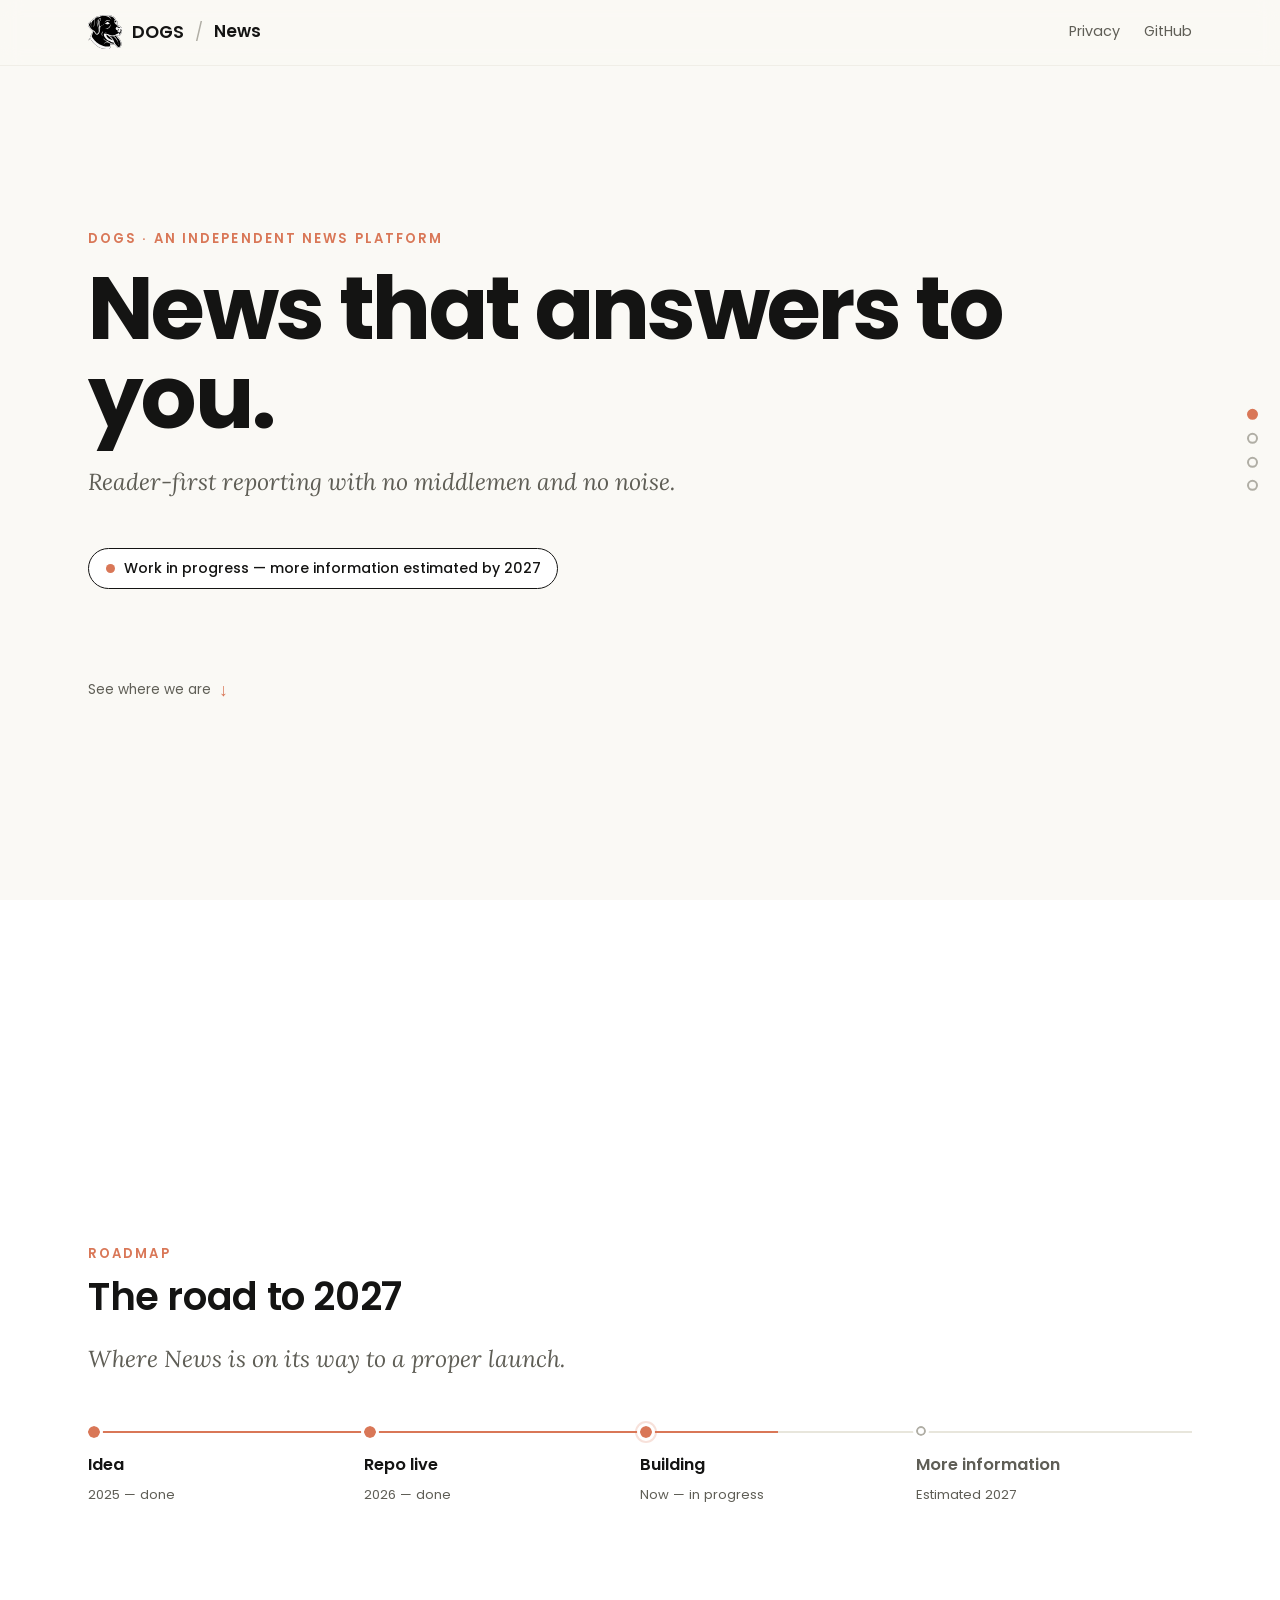
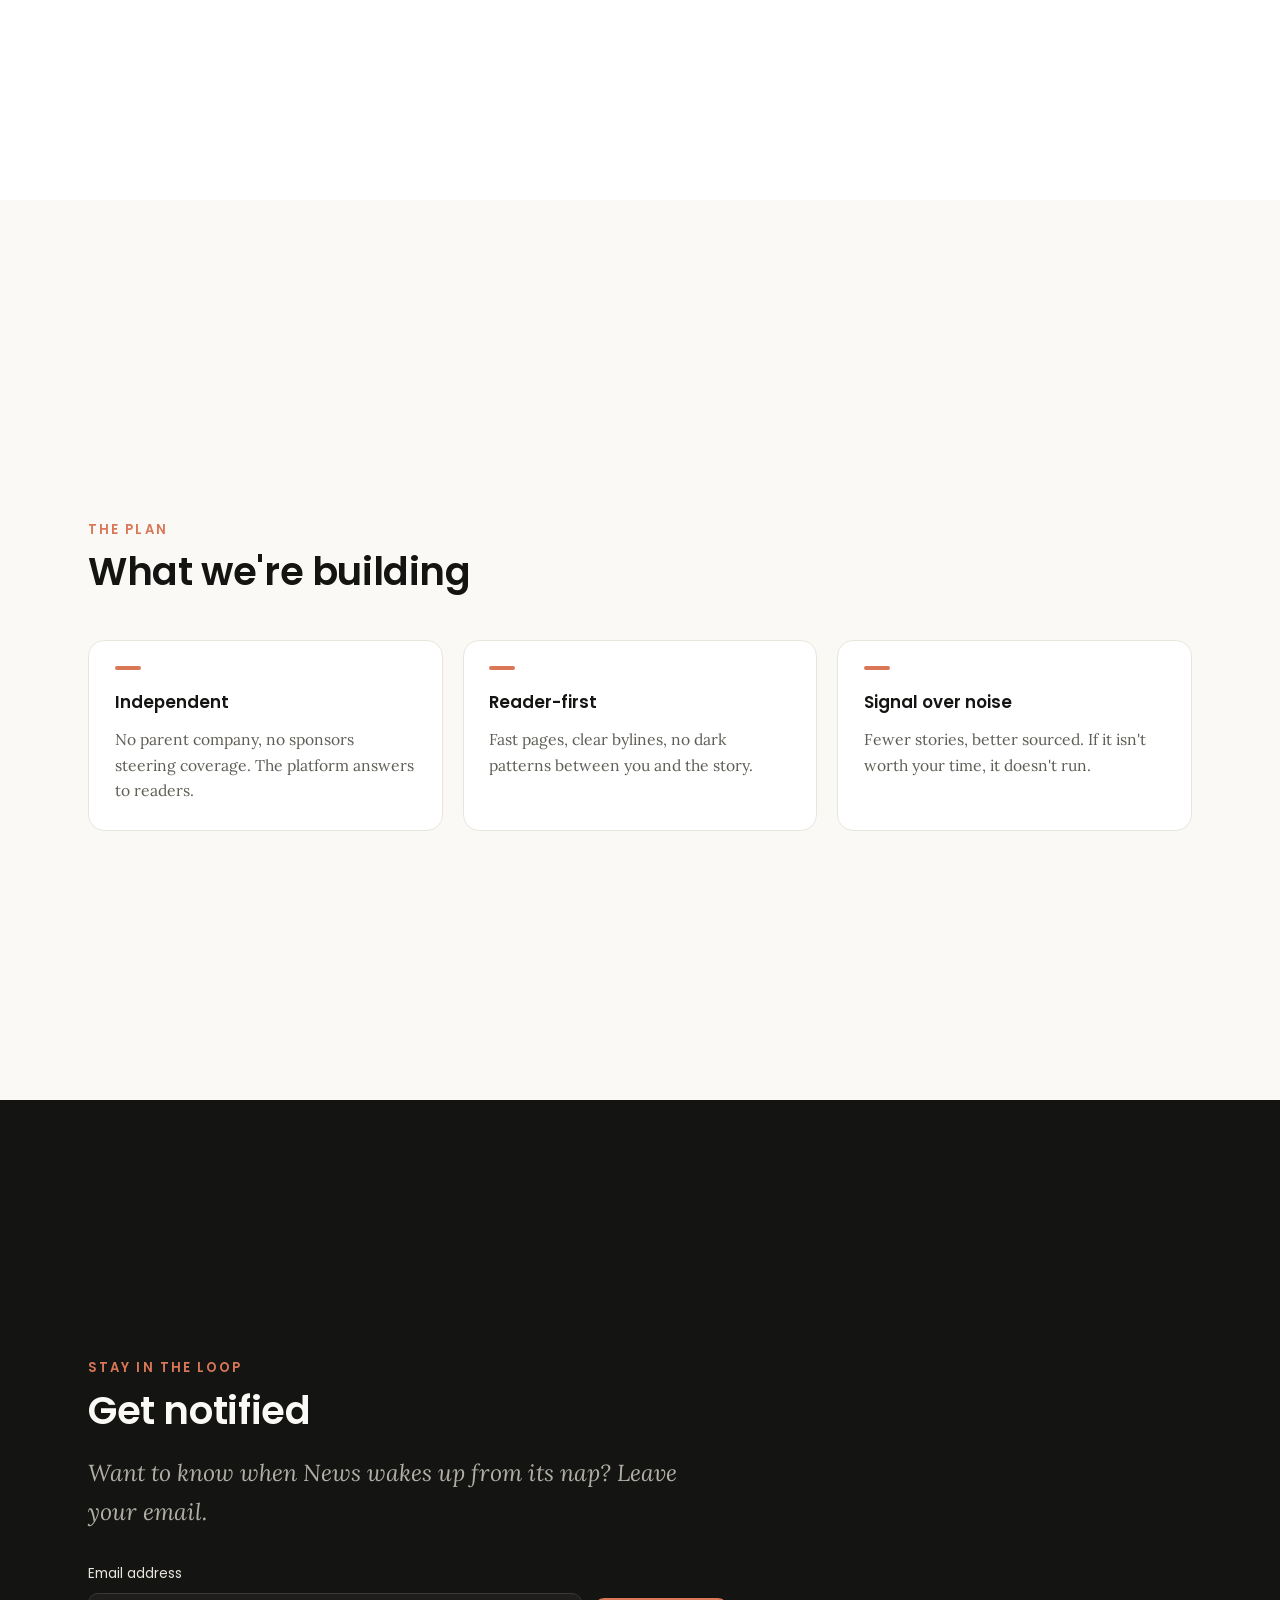
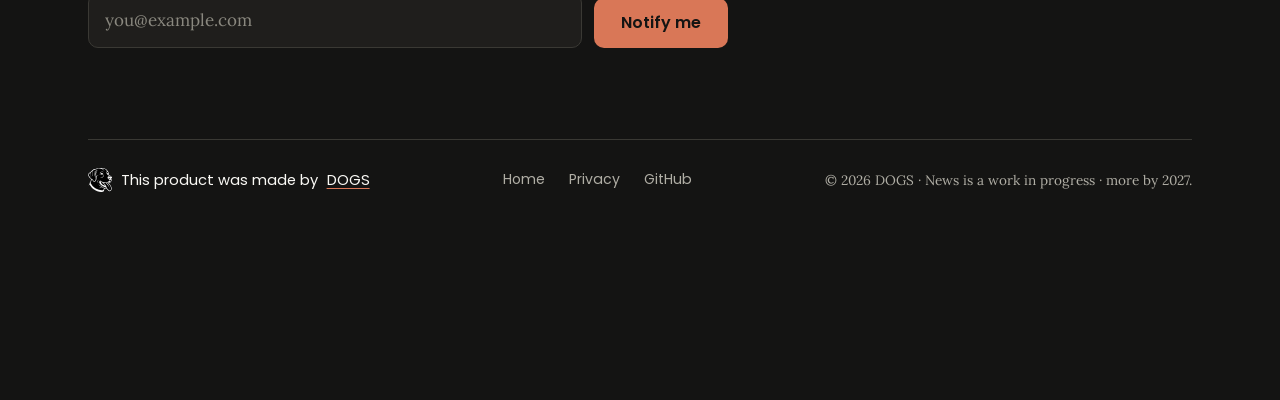
==== landing/index.html @ ff1d7500 "Align landing page branding and remove visible Derp links - Replace paw-print placeholder logo and f" ====
<!doctype html>
<html lang="en">
<head>
  <meta charset="utf-8">
  <meta name="viewport" content="width=device-width, initial-scale=1">
  <title>News — An independent news platform</title>
  <meta name="description" content="News is an independent news platform from DOGS. Work in progress — more information estimated by 2027.">
  <meta name="robots" content="index, follow">
  <meta name="theme-color" content="#faf9f5">
  <link rel="icon" href="./favicon.svg" type="image/svg+xml">
  <link rel="canonical" href="https://news.wearedogs.net/">
  <meta property="og:site_name" content="News">
  <meta property="og:type" content="website">
  <meta property="og:title" content="News — An independent news platform">
  <meta property="og:description" content="News is an independent news platform from DOGS. Work in progress — more information estimated by 2027.">
  <meta property="og:url" content="https://news.wearedogs.net/">
  <meta property="og:image" content="https://news.wearedogs.net/og.png">
  <meta property="og:image:width" content="1200">
  <meta property="og:image:height" content="630">
  <meta property="og:image:alt" content="News — An independent news platform — work in progress, more information by 2027">
  <meta name="twitter:card" content="summary_large_image">
  <link rel="preconnect" href="https://fonts.googleapis.com">
  <link rel="preconnect" href="https://fonts.gstatic.com" crossorigin>
  <link href="https://fonts.googleapis.com/css2?family=Poppins:wght@500;600;700&family=Lora:ital,wght@0,400;0,500;1,400&display=swap" rel="stylesheet">
  <link rel="stylesheet" href="./styles.css">
</head>
<body>
  <a class="skip" href="#content">Skip to content</a>
  <header class="site">
    <div class="nav">
      <div class="brand">
        <a class="wordmark" href="https://wearedogs.net">
          <img src="./dogs-logo.svg" alt="DOGS logo: a black-and-white Labrador with its tongue out" width="34" height="34" decoding="async">
          <span>DOGS</span>
        </a>
        <span class="sep" aria-hidden="true">/</span>
        <a class="project" href="./">News</a>
      </div>
      <nav aria-label="Primary">
        <a href="./privacy.html">Privacy</a>
        <a href="https://github.com/YEAHDOGS/news">GitHub</a>
      </nav>
    </div>
  </header>
  <main id="content">
    <nav class="dots" aria-label="Sections">
      <a href="#top" class="active"><span>Top</span></a>
      <a href="#roadmap"><span>Roadmap</span></a>
      <a href="#building"><span>What we're building</span></a>
      <a href="#notify"><span>Get notified</span></a>
    </nav>

    <section class="panel" id="top" aria-label="News">
      <div class="wrap">
        <p class="eyebrow">DOGS &middot; An independent news platform</p>
        <h1>News that answers to you.</h1>
        <p class="lede">Reader-first reporting with no middlemen and no noise.</p>
        <p class="badge"><span class="pip" aria-hidden="true"></span> Work in progress &mdash; more information estimated by 2027</p>
        <p><a class="scroll-hint" href="#roadmap">See where we are</a></p>
      </div>
    </section>

    <section class="panel alt" id="roadmap" aria-labelledby="roadmap-h">
      <div class="wrap">
        <p class="eyebrow">Roadmap</p>
        <h2 id="roadmap-h">The road to 2027</h2>
        <p class="lede" style="margin-bottom:0">Where News is on its way to a proper launch.</p>
        <ol class="timeline">
          <li class="done"><span class="dot" aria-hidden="true"></span><strong>Idea</strong><span class="when">2025 &mdash; done</span></li>
          <li class="done"><span class="dot" aria-hidden="true"></span><strong>Repo live</strong><span class="when">2026 &mdash; done</span></li>
          <li class="now"><span class="dot" aria-hidden="true"></span><strong>Building</strong><span class="when">Now &mdash; in progress</span></li>
          <li class="future"><span class="dot" aria-hidden="true"></span><strong>More information</strong><span class="when">Estimated 2027</span></li>
        </ol>
      </div>
    </section>

    <section class="panel" id="building" aria-labelledby="building-h">
      <div class="wrap">
        <p class="eyebrow">The plan</p>
        <h2 id="building-h">What we're building</h2>
        
        <div class="grid">
          <div class="card">
            <span class="tick" aria-hidden="true"></span>
            <h3>Independent</h3>
            <p>No parent company, no sponsors steering coverage. The platform answers to readers.</p>
          </div>
          <div class="card">
            <span class="tick" aria-hidden="true"></span>
            <h3>Reader-first</h3>
            <p>Fast pages, clear bylines, no dark patterns between you and the story.</p>
          </div>
          <div class="card">
            <span class="tick" aria-hidden="true"></span>
            <h3>Signal over noise</h3>
            <p>Fewer stories, better sourced. If it isn't worth your time, it doesn't run.</p>
          </div>
        </div>
      </div>
    </section>

    <section class="panel dark notify" id="notify" aria-labelledby="notify-h">
      <div class="wrap">
        <p class="eyebrow">Stay in the loop</p>
        <h2 id="notify-h">Get notified</h2>
        <p class="lede">Want to know when News wakes up from its nap? Leave your email.</p>
        <form data-notify novalidate>
          <div class="fields">
            <div>
              <label for="email">Email address</label>
              <input id="email" name="email" type="email" autocomplete="email" placeholder="you@example.com" aria-describedby="email-error">
            </div>
            <button type="submit"><span class="spinner" aria-hidden="true"></span><span>Notify me</span></button>
          </div>
          <p class="field-error" id="email-error" aria-live="polite"></p>
        </form>
        <div class="foot">
          <p class="madeby">
            <img src="./dogs-logo.svg" alt="DOGS logo: a black-and-white Labrador with its tongue out" width="24" height="24" loading="lazy" decoding="async">
            This product was made by <a href="https://wearedogs.net">DOGS</a>
          </p>
          <nav aria-label="Footer">
            <a href="./">Home</a>
            <a href="./privacy.html">Privacy</a>
            <a href="https://github.com/YEAHDOGS/news">GitHub</a>
          </nav>
          <p>&copy; 2026 DOGS &middot; News is a work in progress &middot; more by 2027.</p>
        </div>
      </div>
    </section>
  </main>
  <script src="./app.js" defer></script>
</body>
</html>
---- landing/styles.css ----
:root {
  --accent: #d97757;
  --ink: #141413;
  --ink-soft: #5f5e56;
  --cream: #faf9f5;
  --surface: #ffffff;
  --line: #e8e6dc;
  --mid: #b0aea5;
  --radius: 16px;
  --font-display: "Poppins", Arial, sans-serif;
  --font-body: "Lora", Georgia, serif;
  --header-h: 4.1rem;
}
* { box-sizing: border-box; }
html {
  -webkit-text-size-adjust: 100%;
  scroll-behavior: smooth;
  scroll-snap-type: y proximity;
  scroll-padding-top: 0;
}
@media (min-width: 768px) and (min-height: 560px) {
  html.snap { scroll-snap-type: y mandatory; }
}
@media (prefers-reduced-motion: reduce) { html { scroll-behavior: auto; } }
body {
  margin: 0;
  font-family: var(--font-body);
  font-size: 1.0625rem;
  background: var(--cream);
  color: var(--ink);
  line-height: 1.65;
}
::selection { background: var(--accent); color: var(--cream); }
a { color: inherit; text-decoration-color: var(--accent); text-decoration-thickness: 2px; text-underline-offset: 3px; }
a:hover { color: var(--accent); }
:focus-visible { outline: 3px solid var(--accent); outline-offset: 2px; border-radius: 4px; }
.skip {
  position: fixed; left: -999px; top: 0; z-index: 30;
  background: var(--ink); color: var(--cream); padding: 0.6rem 1rem; border-radius: 0 0 8px 0;
}
.skip:focus { left: 0; }

/* ---- fixed header over the panels */
header.site {
  position: fixed; inset: 0 0 auto 0; z-index: 20; height: var(--header-h);
  background: color-mix(in srgb, var(--cream) 82%, transparent);
  -webkit-backdrop-filter: blur(10px); backdrop-filter: blur(10px);
  border-bottom: 1px solid color-mix(in srgb, var(--line) 60%, transparent);
}
.nav {
  max-width: 72rem; height: 100%; margin: 0 auto; padding: 0 1.5rem;
  display: flex; align-items: center; justify-content: space-between; gap: 1rem;
}
.brand { display: flex; align-items: center; gap: 0.7rem; min-width: 0; }
.brand .sep { color: var(--mid); font-family: var(--font-display); }
.brand .project { font-family: var(--font-display); font-weight: 600; font-size: 1.05rem; text-decoration: none; }
.wordmark { display: flex; align-items: center; gap: 0.65rem; text-decoration: none; }
.wordmark img { width: 34px; height: 34px; display: block; }
.wordmark span { font-family: var(--font-display); font-weight: 600; font-size: 1.1rem; letter-spacing: -0.01em; }
.nav nav { display: flex; gap: 1.5rem; font-family: var(--font-display); font-size: 0.9rem; }
.nav nav a { text-decoration: none; color: var(--ink-soft); }
.nav nav a:hover { color: var(--accent); }

/* ---- full-screen snap panels */
.panel {
  min-height: 100vh; min-height: 100svh;
  scroll-snap-align: start;
  display: flex; align-items: center;
  padding: calc(var(--header-h) + 2rem) 0 3rem;
}
.panel.alt { background: var(--surface); }
.panel.dark { background: var(--ink); color: var(--cream); }
.wrap { width: 100%; max-width: 72rem; margin: 0 auto; padding: 0 1.5rem; }

/* ---- snap dot nav */
.dots {
  position: fixed; right: 1.4rem; top: 50%; transform: translateY(-50%); z-index: 20;
  display: flex; flex-direction: column; gap: 0.8rem; margin: 0; padding: 0; list-style: none;
}
.dots a {
  display: block; width: 11px; height: 11px; border-radius: 50%;
  border: 2px solid var(--mid); background: transparent;
}
.dots a:hover { border-color: var(--accent); }
.dots a.active { background: var(--accent); border-color: var(--accent); }
.dots a span {
  position: absolute; width: 1px; height: 1px; overflow: hidden;
  clip-path: inset(50%); white-space: nowrap;
}
@media (max-width: 880px) { .dots { display: none; } }

/* ---- type */
.eyebrow {
  font-family: var(--font-display); font-size: 0.82rem; font-weight: 600;
  letter-spacing: 0.16em; text-transform: uppercase; color: var(--accent); margin: 0;
}
h1 {
  font-family: var(--font-display); font-weight: 700; letter-spacing: -0.03em;
  font-size: clamp(2.8rem, 8vw, 5.5rem); line-height: 1.02; margin: 0.9rem 0 1.25rem; max-width: 18ch;
}
h2 { font-family: var(--font-display); font-weight: 600; letter-spacing: -0.01em; font-size: clamp(1.6rem, 3.4vw, 2.4rem); margin: 0 0 0.75rem; }
h3 { font-family: var(--font-display); font-weight: 600; font-size: 1.05rem; margin: 0 0 0.4rem; }
.lede { font-size: clamp(1.15rem, 2.2vw, 1.45rem); color: var(--ink-soft); max-width: 40rem; margin: 0 0 2rem; font-style: italic; }
.dark .lede, .dark .muted { color: var(--mid); }
.muted { color: var(--ink-soft); }
.badge {
  display: inline-flex; align-items: center; gap: 0.55rem;
  font-family: var(--font-display); font-size: 0.88rem; font-weight: 500;
  padding: 0.5rem 1.05rem; border: 1.5px solid var(--ink); border-radius: 999px; background: var(--surface);
}
.badge .pip { width: 9px; height: 9px; border-radius: 50%; background: var(--accent); }
.scroll-hint {
  margin-top: 3.5rem; font-family: var(--font-display); font-size: 0.85rem;
  color: var(--ink-soft); display: inline-flex; align-items: center; gap: 0.5rem; text-decoration: none;
}
.scroll-hint::after { content: "↓"; color: var(--accent); font-size: 1.1rem; }

/* ---- roadmap timeline */
.timeline { list-style: none; display: flex; margin: 3rem 0 0; padding: 0; }
.timeline li { flex: 1; position: relative; padding-top: 1.6rem; padding-right: 1rem; }
.timeline li::before {
  content: ""; position: absolute; top: 5px; left: 0; right: 0; height: 2px; background: var(--line);
}
.timeline li.done::before { background: var(--accent); }
.timeline li.now::before { background: linear-gradient(90deg, var(--accent) 50%, var(--line) 50%); }
.timeline .dot {
  position: absolute; top: 0; left: 0; width: 12px; height: 12px; border-radius: 50%;
  background: var(--accent); outline: 3px solid var(--surface);
}
.timeline li.future .dot { background: var(--surface); border: 2px solid var(--mid); width: 10px; height: 10px; }
.timeline li.now .dot { box-shadow: 0 0 0 5px color-mix(in srgb, var(--accent) 22%, transparent); }
.timeline strong { display: block; font-family: var(--font-display); font-weight: 600; font-size: 1.02rem; }
.timeline .when { font-family: var(--font-display); font-size: 0.82rem; color: var(--ink-soft); }
.timeline li.future strong { color: var(--ink-soft); }

/* ---- pillar / portfolio cards */
.grid { display: grid; grid-template-columns: repeat(3, 1fr); gap: 1.25rem; margin-top: 2.25rem; }
.card {
  background: var(--cream); border: 1px solid var(--line); border-radius: var(--radius);
  padding: 1.6rem; display: flex; flex-direction: column; gap: 0.25rem;
}
.panel:not(.alt) .card { background: var(--surface); }
.card .tick { width: 26px; height: 4px; border-radius: 2px; background: var(--accent); margin-bottom: 0.9rem; }
.card p { margin: 0; font-size: 0.98rem; color: var(--ink-soft); }
.card a.cardlink { font-family: var(--font-display); font-size: 0.9rem; margin-top: 0.85rem; }

/* ---- notify form (dark panel) */
.notify form { margin-top: 2rem; max-width: 40rem; }
.fields { display: flex; gap: 0.75rem; align-items: flex-end; }
.fields > div { flex: 1; }
label { display: block; font-family: var(--font-display); font-size: 0.85rem; margin-bottom: 0.45rem; color: var(--line); }
input[type="email"] {
  font: inherit; width: 100%; padding: 0.8rem 1rem; border-radius: 10px;
  border: 1.5px solid #3a3934; background: #1f1e1c; color: var(--cream);
}
input[type="email"]::placeholder { color: #8a887f; }
input[type="email"]:focus { outline: 2px solid var(--accent); outline-offset: 1px; border-color: transparent; }
input[type="email"][aria-invalid="true"] { border-color: #e08d7a; }
.field-error { color: #f0b4a6; font-size: 0.9rem; min-height: 1.3em; margin: 0.5rem 0 0; font-family: var(--font-display); }
button {
  font-family: var(--font-display); font-weight: 600; font-size: 1rem; cursor: pointer;
  padding: 0.8rem 1.7rem; border: 0; border-radius: 10px;
  background: var(--accent); color: #141413;
  display: inline-flex; align-items: center; justify-content: center; gap: 0.5rem;
  transition: transform 0.12s ease;
}
button:hover { transform: translateY(-1px); }
button[disabled] { opacity: 0.75; cursor: wait; transform: none; }
.spinner {
  width: 1em; height: 1em; border-radius: 50%;
  border: 2px solid rgba(20,20,19,0.3); border-top-color: #141413;
  animation: spin 0.7s linear infinite; display: none;
}
button.loading .spinner { display: inline-block; }
@keyframes spin { to { transform: rotate(360deg); } }
@media (prefers-reduced-motion: reduce) { .spinner { animation-duration: 1.6s; } button { transition: none; } }

/* ---- footer (lives inside the last dark panel) */
.foot {
  margin-top: 4rem; padding-top: 1.75rem; border-top: 1px solid #3a3934;
  display: flex; align-items: center; justify-content: space-between; gap: 1rem; flex-wrap: wrap;
  color: var(--mid);
}
.foot nav { display: flex; flex-wrap: wrap; gap: 0.4rem 1.5rem; font-family: var(--font-display); font-size: 0.88rem; }
.foot a { color: var(--mid); text-decoration: none; }
.foot a:hover { color: var(--cream); }
.foot p { margin: 0; font-size: 0.85rem; }
.foot .madeby {
  display: inline-flex; align-items: center; gap: 0.55rem;
  font-family: var(--font-display); font-size: 0.92rem; color: var(--cream);
}
.foot .madeby a { color: var(--cream); text-decoration: underline; text-decoration-color: var(--accent); }
.foot .madeby a:hover { color: var(--accent); }

/* ---- stage pages (404 / thanks / derp) */
.stage { text-align: left; max-width: 46rem; }
.big { font-size: clamp(4rem, 15vw, 6.5rem); margin: 0 0 1rem; line-height: 1; }
pre.dog { font-family: ui-monospace, monospace; color: var(--ink-soft); line-height: 1.3; overflow-x: auto; }
.madeby-light {
  display: inline-flex; align-items: center; gap: 0.55rem; margin-top: 2.5rem;
  font-family: var(--font-display); font-size: 0.92rem; color: var(--ink-soft);
}

/* ---- prose pages */
.prose { padding: 2rem 0 3rem; }
.prose h1 { font-size: clamp(2.2rem, 5vw, 3.2rem); }
.prose h2 { font-size: 1.25rem; margin-top: 2.25rem; }
.prose p { max-width: 44rem; }

/* ---- mobile breakpoints */
@media (max-width: 880px) {
  .grid { grid-template-columns: repeat(2, 1fr); }
}
@media (max-width: 640px) {
  .grid { grid-template-columns: 1fr; gap: 1rem; }
  .fields { flex-direction: column; align-items: stretch; }
  button { width: 100%; }
  .panel { padding-top: calc(var(--header-h) + 1.5rem); }
  .timeline { flex-direction: column; gap: 1.35rem; margin-top: 2rem; }
  .timeline li { padding: 0 0 0 1.65rem; }
  .timeline li::before { top: 0.4rem; bottom: -1.35rem; left: 5px; right: auto; width: 2px; height: auto; }
  .timeline li:last-child::before { display: none; }
  .timeline li.now::before { background: linear-gradient(180deg, var(--accent) 50%, var(--line) 50%); }
  .timeline .dot { top: 0.32rem; }
  .foot { flex-direction: column; align-items: flex-start; }
}
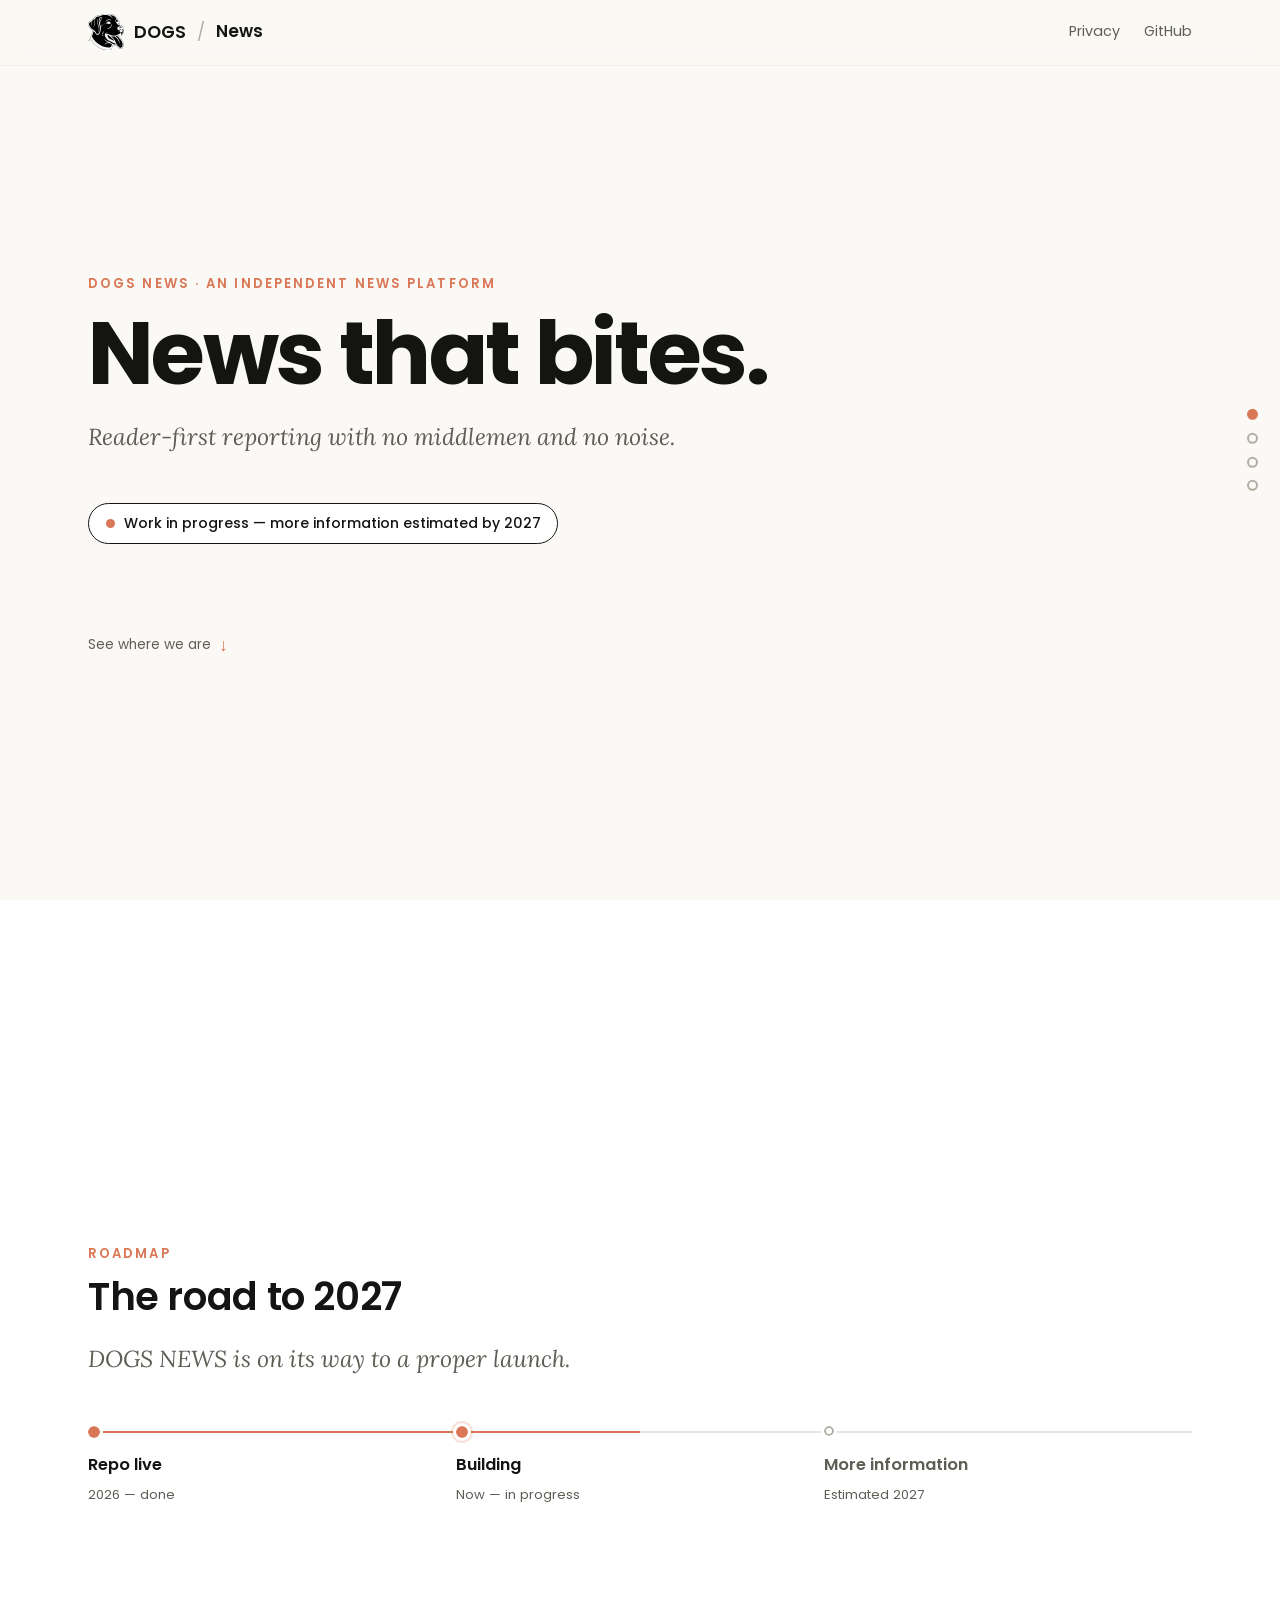
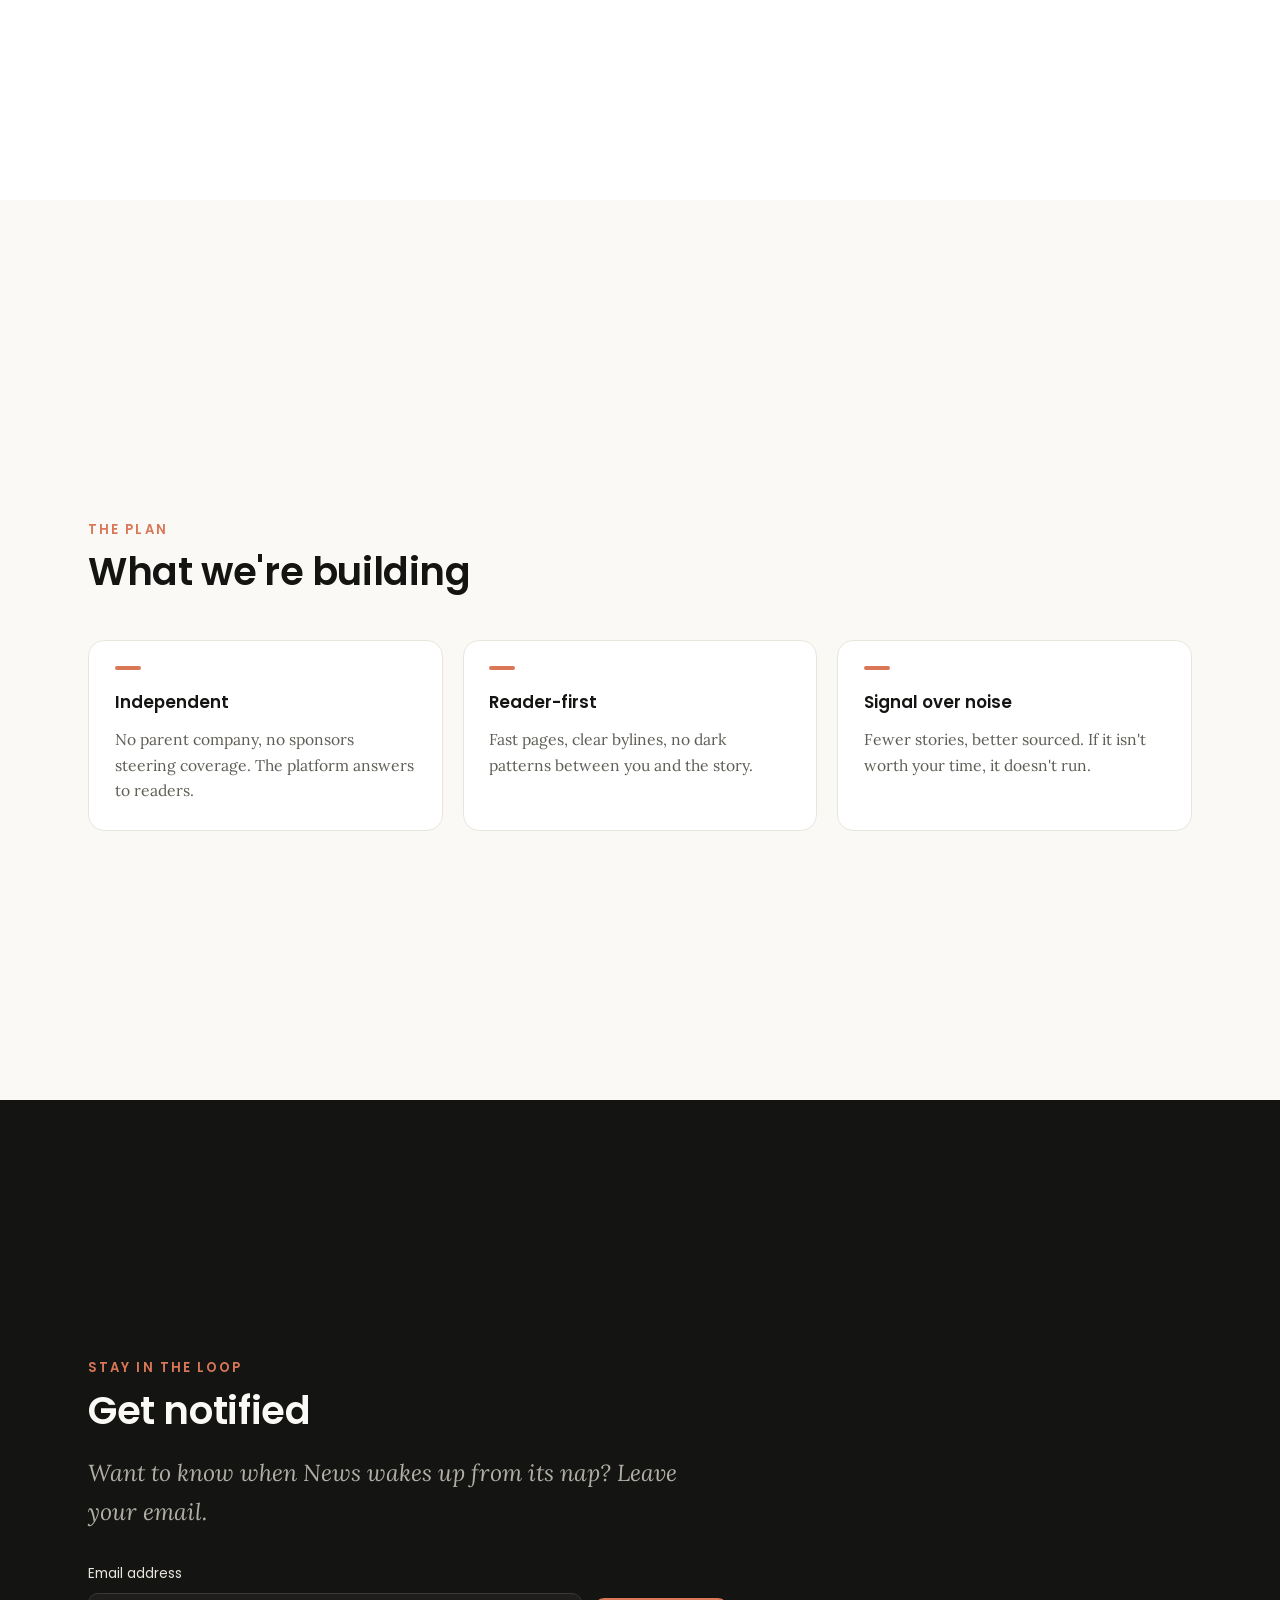
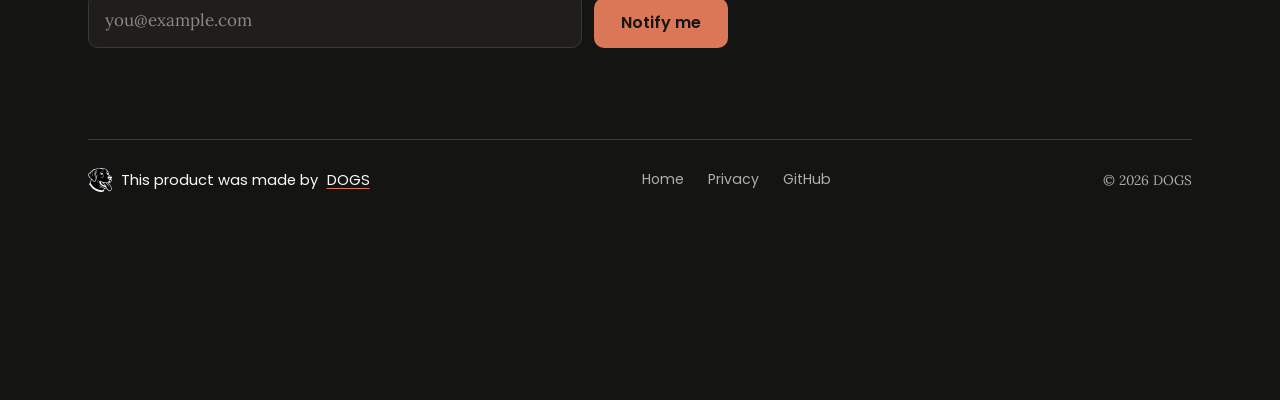
==== commit 9e831c5d: "Merge pull request #1 from YEAHDOGS/claude/yeahdogs-landing-pages-k58tco Add DOGS landing page + Git" ====
--- a/landing/index.html
+++ b/landing/index.html
@@ -3,21 +3,21 @@
 <head>
   <meta charset="utf-8">
   <meta name="viewport" content="width=device-width, initial-scale=1">
-  <title>News — An independent news platform</title>
-  <meta name="description" content="News is an independent news platform from DOGS. Work in progress — more information estimated by 2027.">
+  <title>DOGS NEWS</title>
+  <meta name="description" content="DOGS NEWS is an independent news platform made by DOGS.">
   <meta name="robots" content="index, follow">
   <meta name="theme-color" content="#faf9f5">
   <link rel="icon" href="./favicon.svg" type="image/svg+xml">
   <link rel="canonical" href="https://news.wearedogs.net/">
-  <meta property="og:site_name" content="News">
+  <meta property="og:site_name" content="DOGS NEWS">
   <meta property="og:type" content="website">
-  <meta property="og:title" content="News — An independent news platform">
-  <meta property="og:description" content="News is an independent news platform from DOGS. Work in progress — more information estimated by 2027.">
+  <meta property="og:title" content="DOGS NEWS">
+  <meta property="og:description" content="DOGS NEWS is an independent news platform made by DOGS.">
   <meta property="og:url" content="https://news.wearedogs.net/">
   <meta property="og:image" content="https://news.wearedogs.net/og.png">
   <meta property="og:image:width" content="1200">
   <meta property="og:image:height" content="630">
-  <meta property="og:image:alt" content="News — An independent news platform — work in progress, more information by 2027">
+  <meta property="og:image:alt" content="DOGS NEWS — An independent news platform">
   <meta name="twitter:card" content="summary_large_image">
   <link rel="preconnect" href="https://fonts.googleapis.com">
   <link rel="preconnect" href="https://fonts.gstatic.com" crossorigin>
@@ -52,8 +52,8 @@
 
     <section class="panel" id="top" aria-label="News">
       <div class="wrap">
-        <p class="eyebrow">DOGS &middot; An independent news platform</p>
-        <h1>News that answers to you.</h1>
+        <p class="eyebrow">DOGS NEWS &middot; An independent news platform</p>
+        <h1>News that bites.</h1>
         <p class="lede">Reader-first reporting with no middlemen and no noise.</p>
         <p class="badge"><span class="pip" aria-hidden="true"></span> Work in progress &mdash; more information estimated by 2027</p>
         <p><a class="scroll-hint" href="#roadmap">See where we are</a></p>
@@ -64,9 +64,8 @@
       <div class="wrap">
         <p class="eyebrow">Roadmap</p>
         <h2 id="roadmap-h">The road to 2027</h2>
-        <p class="lede" style="margin-bottom:0">Where News is on its way to a proper launch.</p>
+        <p class="lede" style="margin-bottom:0">DOGS NEWS is on its way to a proper launch.</p>
         <ol class="timeline">
-          <li class="done"><span class="dot" aria-hidden="true"></span><strong>Idea</strong><span class="when">2025 &mdash; done</span></li>
           <li class="done"><span class="dot" aria-hidden="true"></span><strong>Repo live</strong><span class="when">2026 &mdash; done</span></li>
           <li class="now"><span class="dot" aria-hidden="true"></span><strong>Building</strong><span class="when">Now &mdash; in progress</span></li>
           <li class="future"><span class="dot" aria-hidden="true"></span><strong>More information</strong><span class="when">Estimated 2027</span></li>
@@ -124,7 +123,7 @@
             <a href="./privacy.html">Privacy</a>
             <a href="https://github.com/YEAHDOGS/news">GitHub</a>
           </nav>
-          <p>&copy; 2026 DOGS &middot; News is a work in progress &middot; more by 2027.</p>
+          <p>&copy; 2026 DOGS</p>
         </div>
       </div>
     </section>
--- a/landing/styles.css
+++ b/landing/styles.css
@@ -55,7 +55,7 @@
 .brand .sep { color: var(--mid); font-family: var(--font-display); }
 .brand .project { font-family: var(--font-display); font-weight: 600; font-size: 1.05rem; text-decoration: none; }
 .wordmark { display: flex; align-items: center; gap: 0.65rem; text-decoration: none; }
-.wordmark img { width: 34px; height: 34px; display: block; }
+.wordmark img { width: 36px; height: 36px; display: block; }
 .wordmark span { font-family: var(--font-display); font-weight: 600; font-size: 1.1rem; letter-spacing: -0.01em; }
 .nav nav { display: flex; gap: 1.5rem; font-family: var(--font-display); font-size: 0.9rem; }
 .nav nav a { text-decoration: none; color: var(--ink-soft); }
@@ -189,6 +189,7 @@
   display: inline-flex; align-items: center; gap: 0.55rem;
   font-family: var(--font-display); font-size: 0.92rem; color: var(--cream);
 }
+.foot .madeby img { }
 .foot .madeby a { color: var(--cream); text-decoration: underline; text-decoration-color: var(--accent); }
 .foot .madeby a:hover { color: var(--accent); }
 
@@ -200,6 +201,7 @@
   display: inline-flex; align-items: center; gap: 0.55rem; margin-top: 2.5rem;
   font-family: var(--font-display); font-size: 0.92rem; color: var(--ink-soft);
 }
+.madeby-light img { }
 
 /* ---- prose pages */
 .prose { padding: 2rem 0 3rem; }
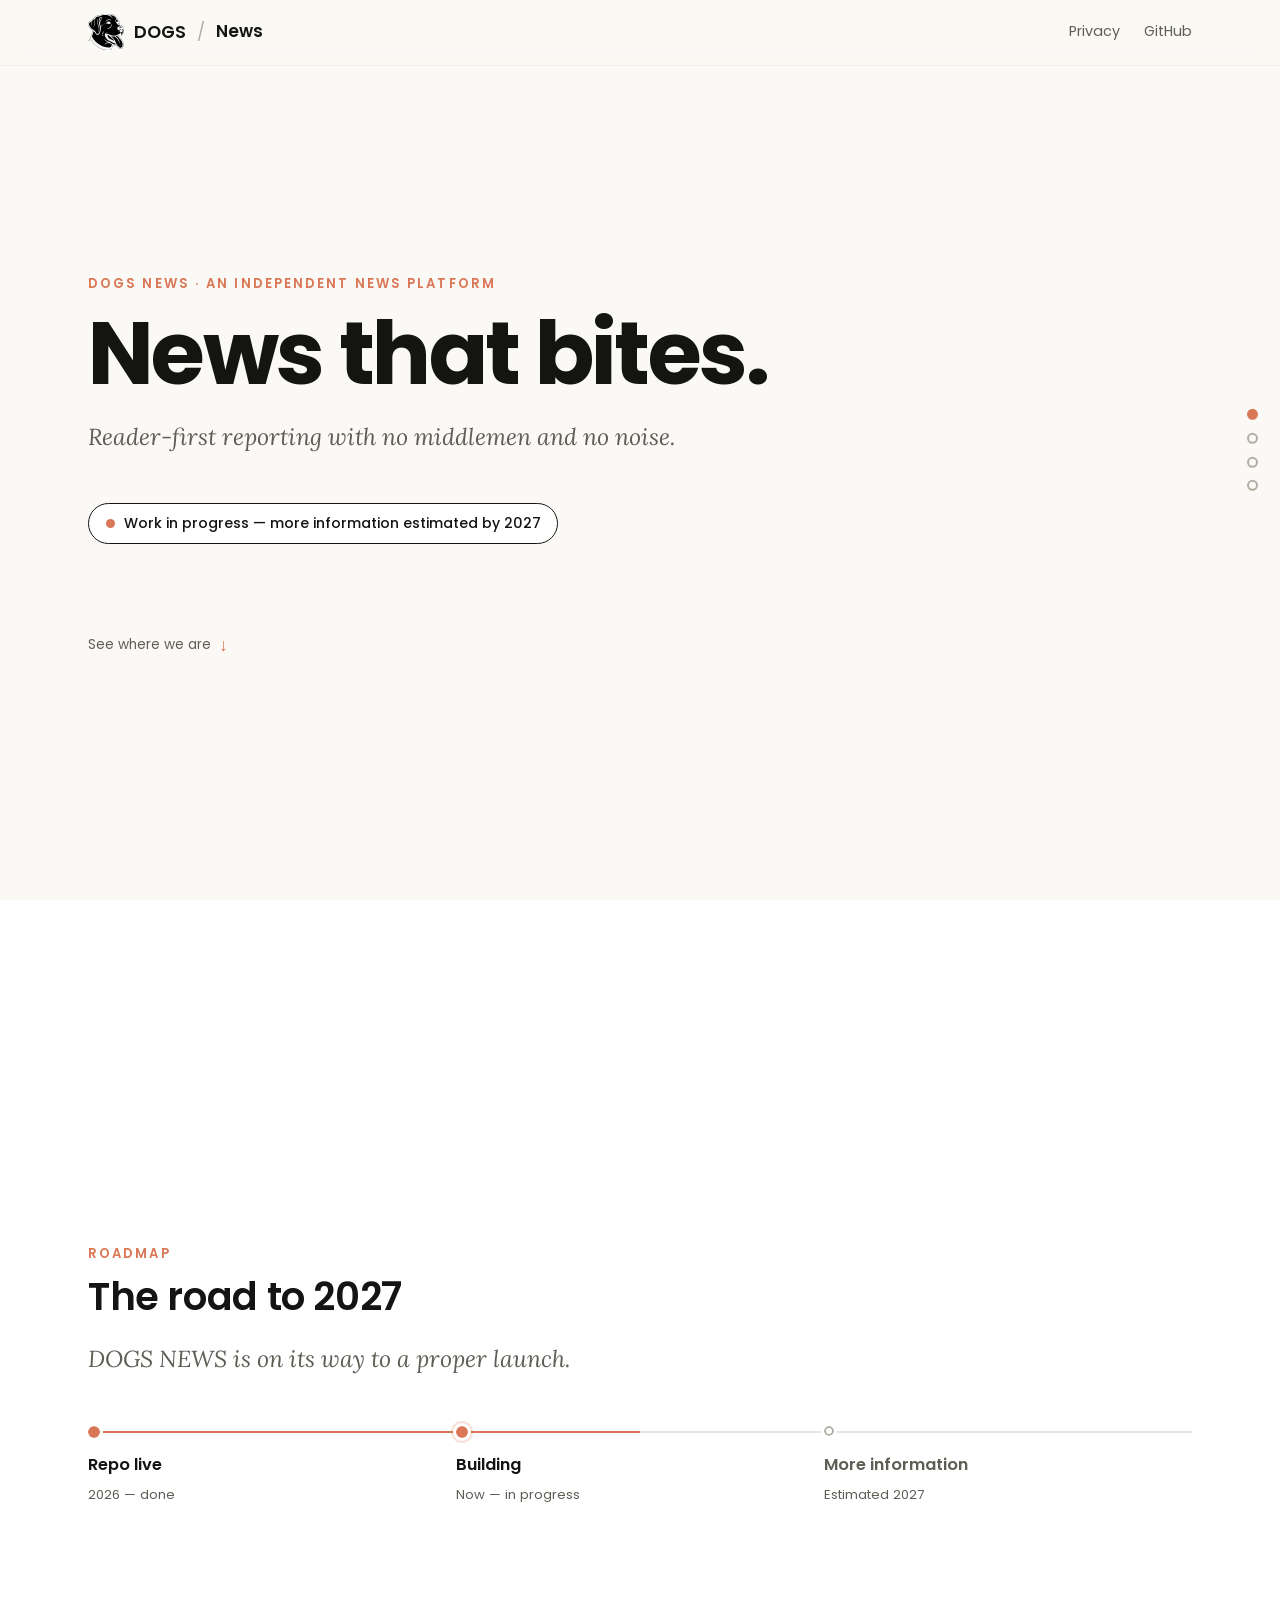
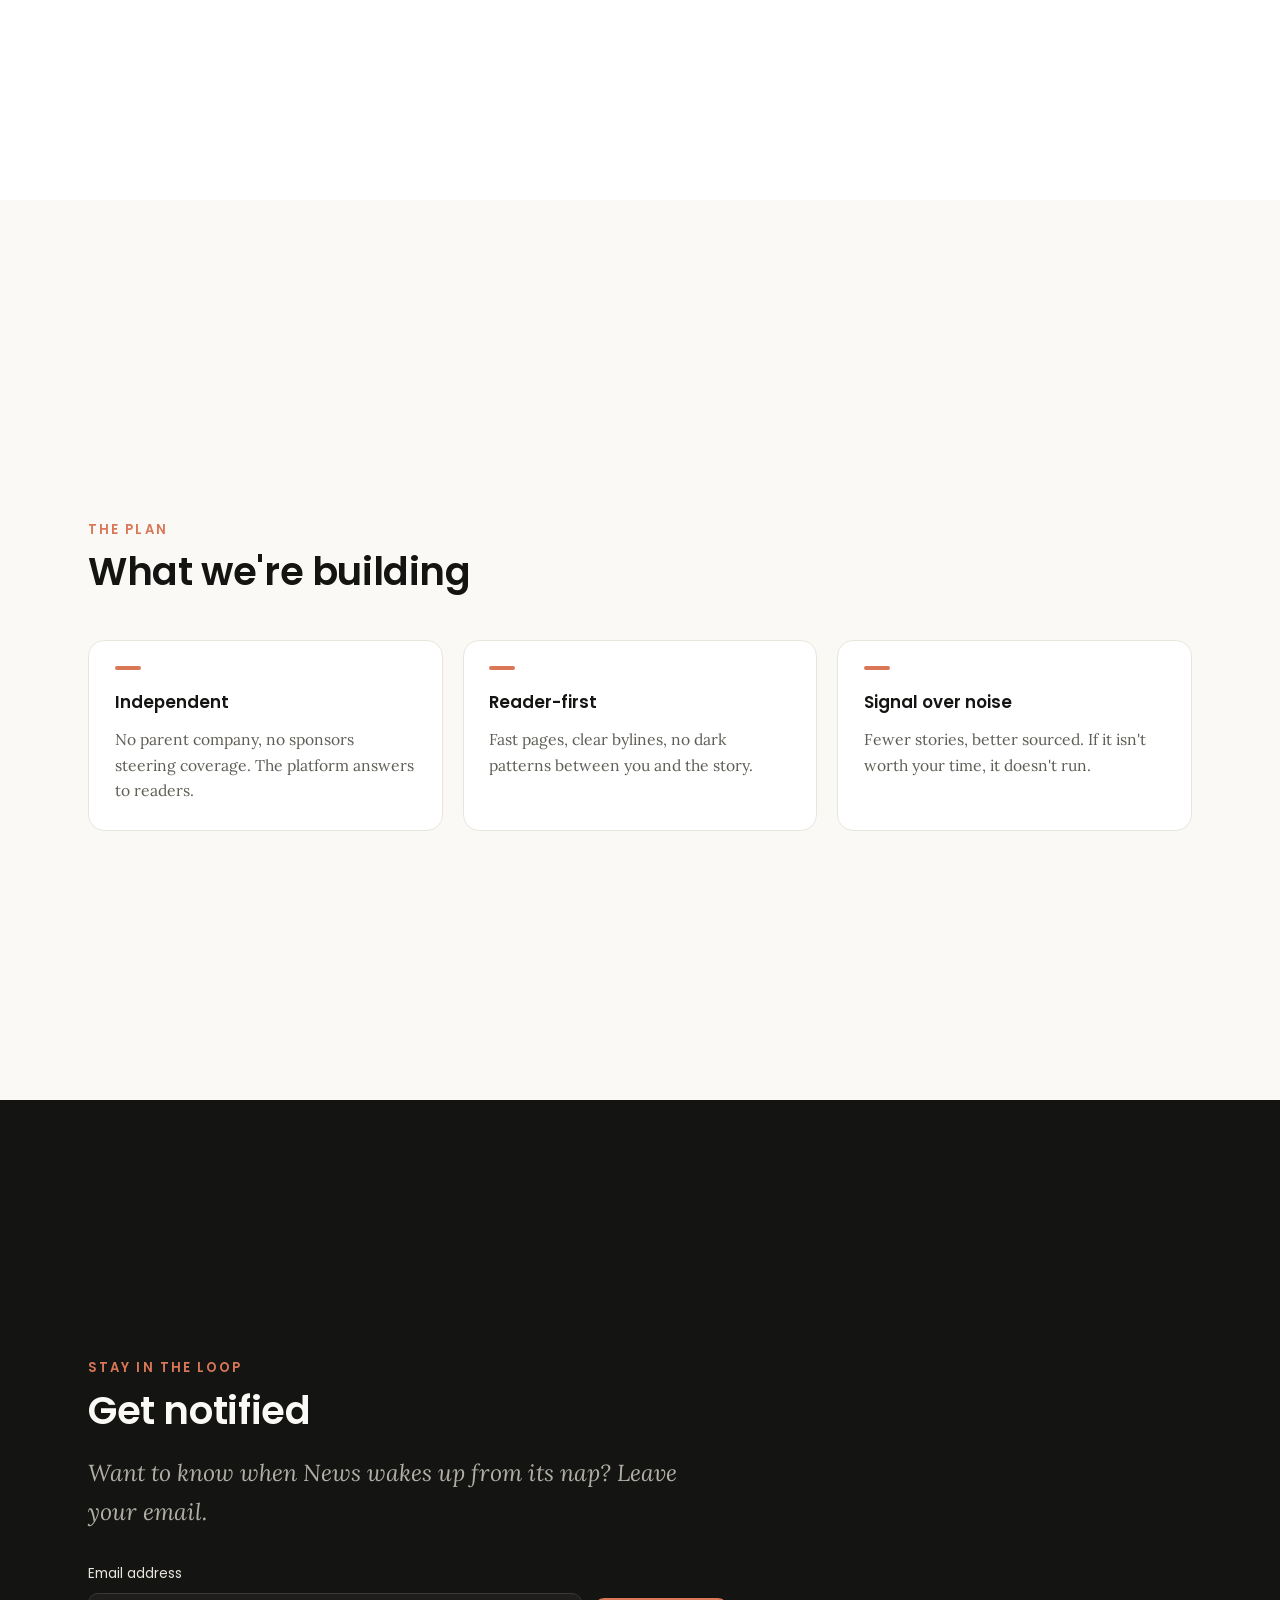
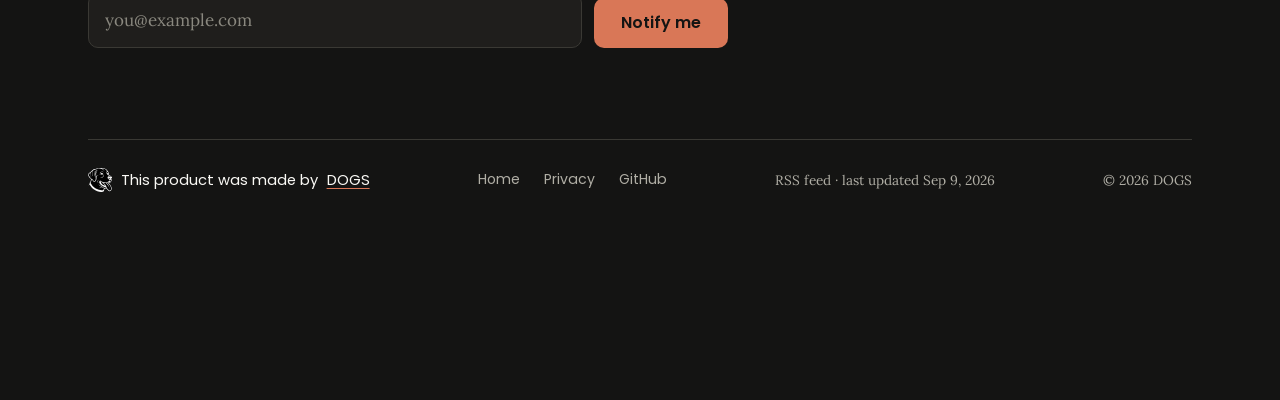
==== commit 5de524e7: "feed freshness: visible 'last updated' line in footer + check.py sync The landing page had no visibl" ====
--- a/landing/index.html
+++ b/landing/index.html
@@ -7,8 +7,9 @@
   <meta name="description" content="DOGS NEWS is an independent news platform made by DOGS.">
   <meta name="robots" content="index, follow">
   <meta name="theme-color" content="#faf9f5">
-  <link rel="icon" href="./favicon.svg" type="image/svg+xml">
+  <link rel="icon" href="./dogs-logo.svg" type="image/svg+xml">
   <link rel="canonical" href="https://news.wearedogs.net/">
+  <link rel="alternate" type="application/rss+xml" title="DOGS NEWS" href="./feed.xml">
   <meta property="og:site_name" content="DOGS NEWS">
   <meta property="og:type" content="website">
   <meta property="og:title" content="DOGS NEWS">
@@ -123,6 +124,7 @@
             <a href="./privacy.html">Privacy</a>
             <a href="https://github.com/YEAHDOGS/news">GitHub</a>
           </nav>
+          <p class="feed-line"><a href="./feed.xml">RSS feed</a><span aria-hidden="true"> &middot; </span>last updated <time datetime="2026-09-09">Sep 9, 2026</time></p>
           <p>&copy; 2026 DOGS</p>
         </div>
       </div>
--- a/landing/styles.css
+++ b/landing/styles.css
@@ -12,6 +12,7 @@
   --header-h: 4.1rem;
 }
 * { box-sizing: border-box; }
+img { max-width: 100%; height: auto; }
 html {
   -webkit-text-size-adjust: 100%;
   scroll-behavior: smooth;
@@ -56,7 +57,9 @@
 .brand .project { font-family: var(--font-display); font-weight: 600; font-size: 1.05rem; text-decoration: none; }
 .wordmark { display: flex; align-items: center; gap: 0.65rem; text-decoration: none; }
 .wordmark img { width: 36px; height: 36px; display: block; }
-.wordmark span { font-family: var(--font-display); font-weight: 600; font-size: 1.1rem; letter-spacing: -0.01em; }
+.wordmark span { font-family: var(--font-display); font-weight: 600; font-size: 1.1rem; letter-spacing: -0.01em; white-space: nowrap; }
+/* nowrap: the header is a fixed-height bar, so brand text must never wrap onto a second line */
+.brand .project { white-space: nowrap; }
 .nav nav { display: flex; gap: 1.5rem; font-family: var(--font-display); font-size: 0.9rem; }
 .nav nav a { text-decoration: none; color: var(--ink-soft); }
 .nav nav a:hover { color: var(--accent); }
@@ -189,7 +192,6 @@
   display: inline-flex; align-items: center; gap: 0.55rem;
   font-family: var(--font-display); font-size: 0.92rem; color: var(--cream);
 }
-.foot .madeby img { }
 .foot .madeby a { color: var(--cream); text-decoration: underline; text-decoration-color: var(--accent); }
 .foot .madeby a:hover { color: var(--accent); }
 
@@ -201,7 +203,6 @@
   display: inline-flex; align-items: center; gap: 0.55rem; margin-top: 2.5rem;
   font-family: var(--font-display); font-size: 0.92rem; color: var(--ink-soft);
 }
-.madeby-light img { }
 
 /* ---- prose pages */
 .prose { padding: 2rem 0 3rem; }
@@ -218,6 +219,12 @@
   .fields { flex-direction: column; align-items: stretch; }
   button { width: 100%; }
   .panel { padding-top: calc(var(--header-h) + 1.5rem); }
+  /* fixed header: slim down so brand + nav fit comfortably at 390px */
+  .nav { padding: 0 1rem; gap: 0.75rem; }
+  .nav nav { gap: 1rem; }
+  .wordmark { gap: 0.5rem; }
+  .wordmark img { width: 30px; height: 30px; }
+  .brand .project { font-size: 0.98rem; }
   .timeline { flex-direction: column; gap: 1.35rem; margin-top: 2rem; }
   .timeline li { padding: 0 0 0 1.65rem; }
   .timeline li::before { top: 0.4rem; bottom: -1.35rem; left: 5px; right: auto; width: 2px; height: auto; }
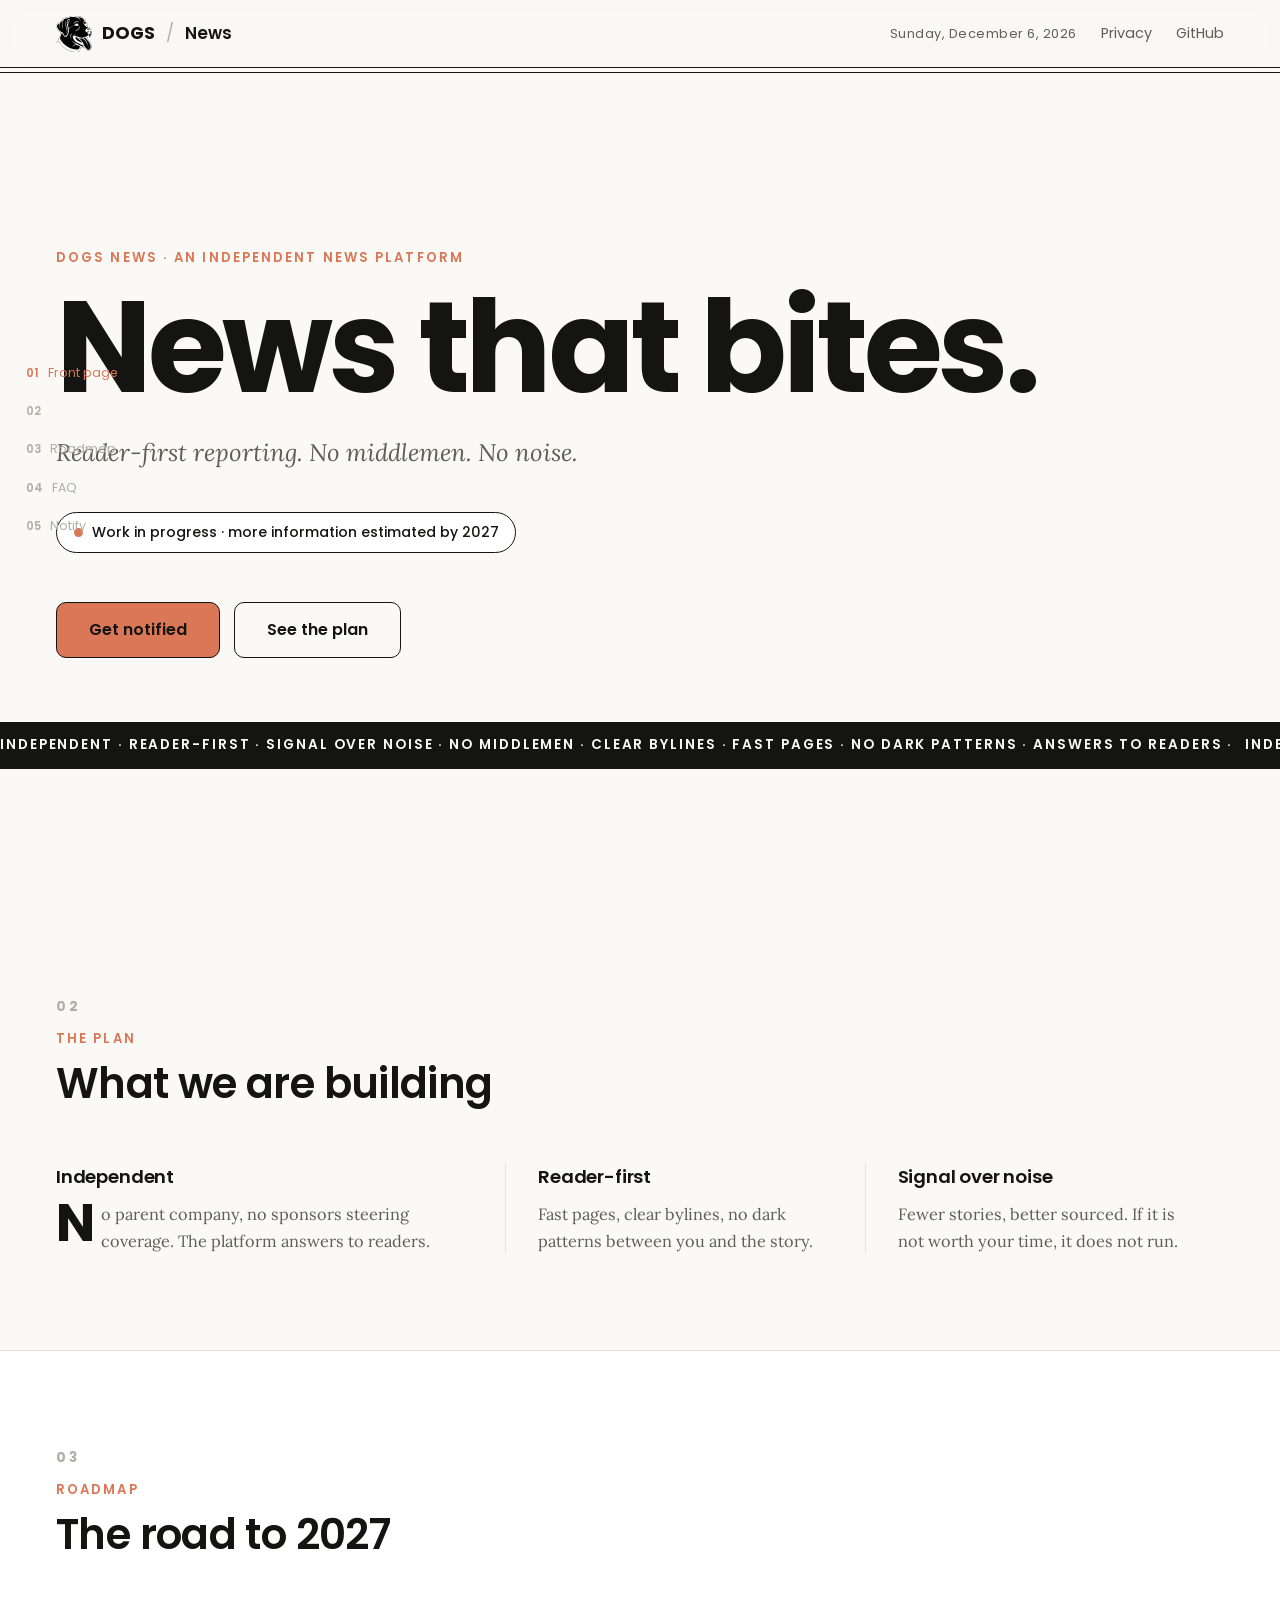
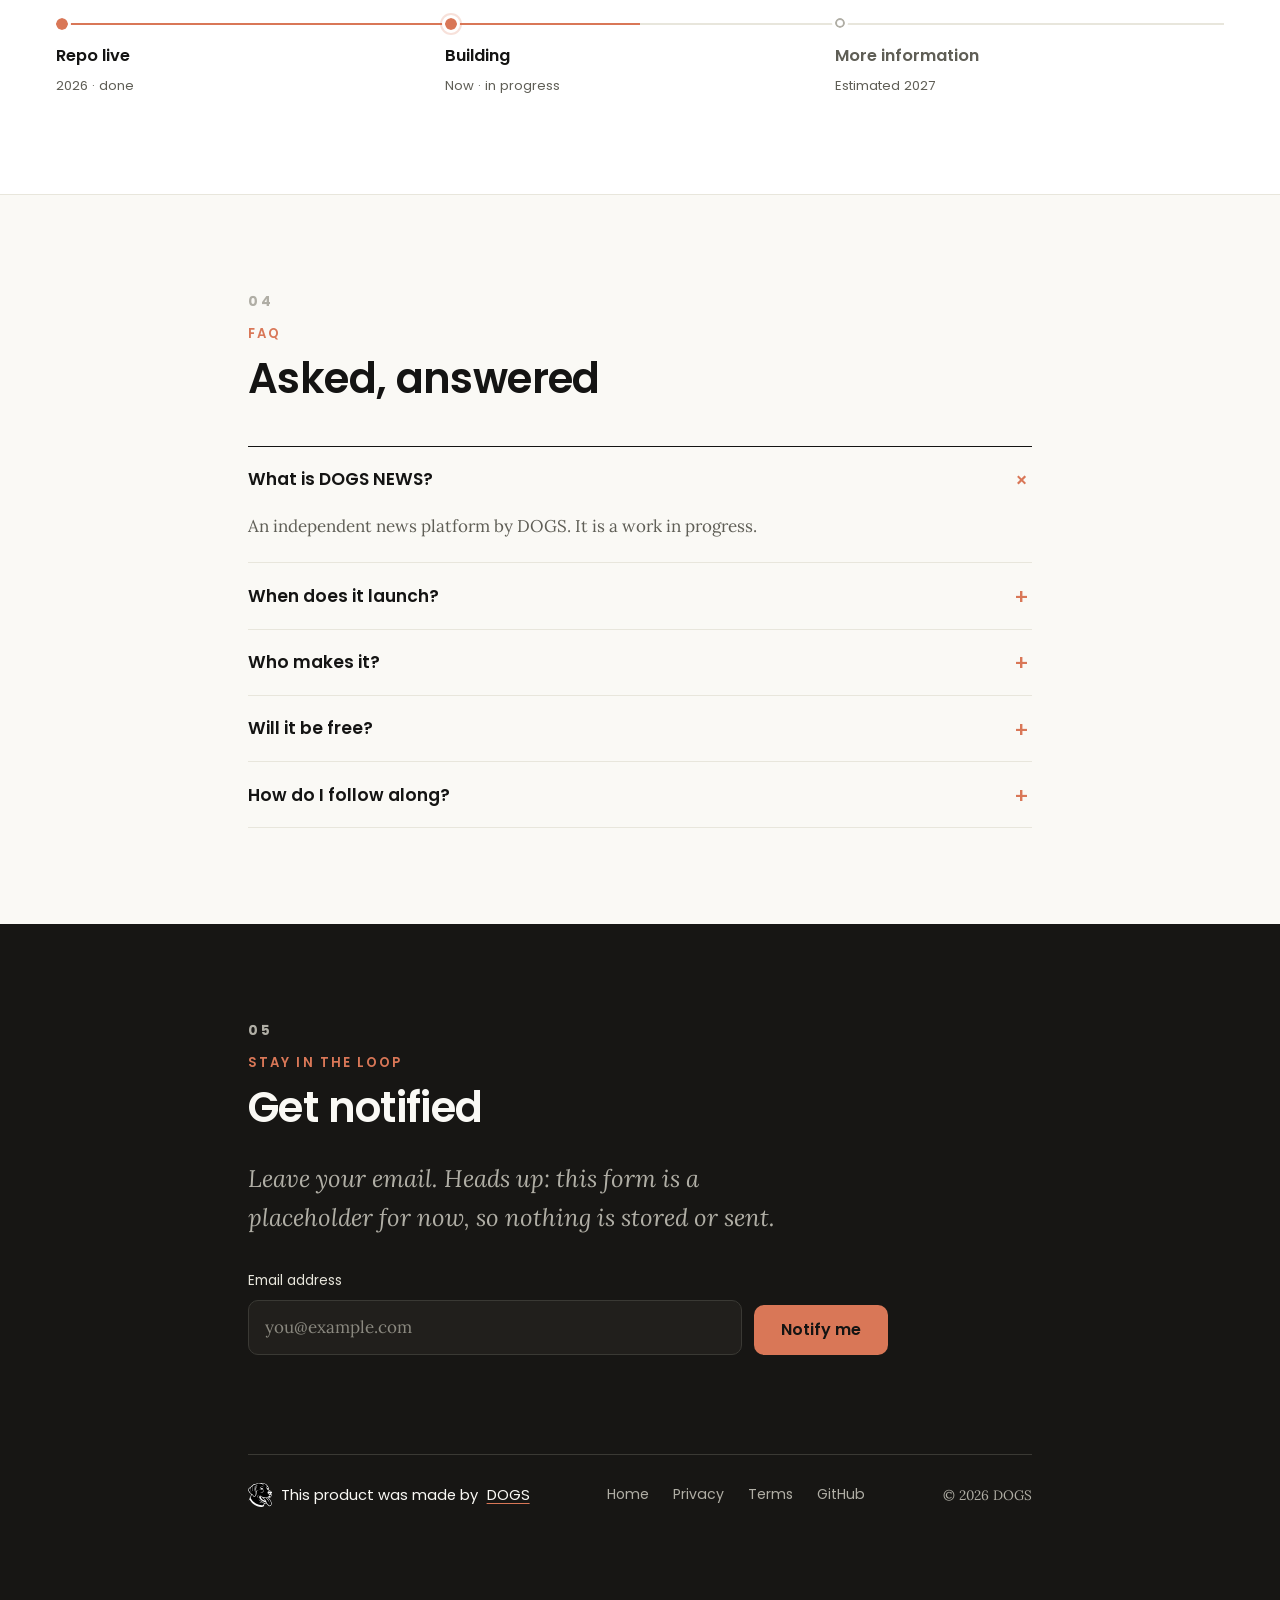
==== commit 1a4277be: "News landing: newspaper-modern rebuild, FAQ + terms, motion pass - Rebuild index.html as editorial f" ====
--- a/landing/index.html
+++ b/landing/index.html
@@ -3,17 +3,16 @@
 <head>
   <meta charset="utf-8">
   <meta name="viewport" content="width=device-width, initial-scale=1">
-  <title>DOGS NEWS</title>
-  <meta name="description" content="DOGS NEWS is an independent news platform made by DOGS.">
+  <title>DOGS NEWS — An independent news platform</title>
+  <meta name="description" content="DOGS NEWS is an independent news platform by DOGS: reader-first reporting with no middlemen and no noise. Work in progress, estimated 2027.">
   <meta name="robots" content="index, follow">
   <meta name="theme-color" content="#faf9f5">
-  <link rel="icon" href="./dogs-logo.svg" type="image/svg+xml">
+  <link rel="icon" href="./favicon.svg" type="image/svg+xml">
   <link rel="canonical" href="https://news.wearedogs.net/">
-  <link rel="alternate" type="application/rss+xml" title="DOGS NEWS" href="./feed.xml">
   <meta property="og:site_name" content="DOGS NEWS">
   <meta property="og:type" content="website">
-  <meta property="og:title" content="DOGS NEWS">
-  <meta property="og:description" content="DOGS NEWS is an independent news platform made by DOGS.">
+  <meta property="og:title" content="DOGS NEWS — An independent news platform">
+  <meta property="og:description" content="DOGS NEWS is an independent news platform by DOGS: reader-first reporting with no middlemen and no noise. Work in progress, estimated 2027.">
   <meta property="og:url" content="https://news.wearedogs.net/">
   <meta property="og:image" content="https://news.wearedogs.net/og.png">
   <meta property="og:image:width" content="1200">
@@ -24,9 +23,39 @@
   <link rel="preconnect" href="https://fonts.gstatic.com" crossorigin>
   <link href="https://fonts.googleapis.com/css2?family=Poppins:wght@500;600;700&family=Lora:ital,wght@0,400;0,500;1,400&display=swap" rel="stylesheet">
   <link rel="stylesheet" href="./styles.css">
+  <script type="application/ld+json">
+  {
+    "@context": "https://schema.org",
+    "@graph": [
+      {
+        "@type": "Organization",
+        "name": "DOGS",
+        "url": "https://wearedogs.net"
+      },
+      {
+        "@type": "WebSite",
+        "name": "DOGS NEWS",
+        "url": "https://news.wearedogs.net/",
+        "description": "An independent news platform by DOGS."
+      },
+      {
+        "@type": "FAQPage",
+        "mainEntity": [
+          {"@type": "Question", "name": "What is DOGS NEWS?", "acceptedAnswer": {"@type": "Answer", "text": "An independent news platform by DOGS. It is a work in progress."}},
+          {"@type": "Question", "name": "When does it launch?", "acceptedAnswer": {"@type": "Answer", "text": "More information is estimated by 2027."}},
+          {"@type": "Question", "name": "Who makes it?", "acceptedAnswer": {"@type": "Answer", "text": "DOGS. https://wearedogs.net"}},
+          {"@type": "Question", "name": "Will it be free?", "acceptedAnswer": {"@type": "Answer", "text": "Not decided yet. The plan is reader-first."}},
+          {"@type": "Question", "name": "How do I follow along?", "acceptedAnswer": {"@type": "Answer", "text": "Watch the public GitHub repository at https://github.com/YEAHDOGS/news."}}
+        ]
+      }
+    ]
+  }
+  </script>
 </head>
 <body>
   <a class="skip" href="#content">Skip to content</a>
+  <div class="progress" aria-hidden="true"><span></span></div>
+
   <header class="site">
     <div class="nav">
       <div class="brand">
@@ -37,74 +66,116 @@
         <span class="sep" aria-hidden="true">/</span>
         <a class="project" href="./">News</a>
       </div>
-      <nav aria-label="Primary">
-        <a href="./privacy.html">Privacy</a>
-        <a href="https://github.com/YEAHDOGS/news">GitHub</a>
-      </nav>
+      <div class="mast-meta">
+        <span class="dateline" id="dateline" aria-label="Today's date"></span>
+        <nav aria-label="Primary">
+          <a href="./privacy.html">Privacy</a>
+          <a href="https://github.com/YEAHDOGS/news">GitHub</a>
+        </nav>
+      </div>
     </div>
   </header>
+
+  <nav class="rail" aria-label="Sections">
+    <a href="#top" class="active"><b>01</b><span>Front page</span></a>
+    <a href="#plan"><b>02</b><span>The plan</span></a>
+    <a href="#roadmap"><b>03</b><span>Roadmap</span></a>
+    <a href="#faq"><b>04</b><span>FAQ</span></a>
+    <a href="#notify"><b>05</b><span>Notify</span></a>
+  </nav>
+
   <main id="content">
-    <nav class="dots" aria-label="Sections">
-      <a href="#top" class="active"><span>Top</span></a>
-      <a href="#roadmap"><span>Roadmap</span></a>
-      <a href="#building"><span>What we're building</span></a>
-      <a href="#notify"><span>Get notified</span></a>
-    </nav>
-
-    <section class="panel" id="top" aria-label="News">
+    <section class="hero" id="top" aria-label="Front page">
       <div class="wrap">
         <p class="eyebrow">DOGS NEWS &middot; An independent news platform</p>
-        <h1>News that bites.</h1>
-        <p class="lede">Reader-first reporting with no middlemen and no noise.</p>
-        <p class="badge"><span class="pip" aria-hidden="true"></span> Work in progress &mdash; more information estimated by 2027</p>
-        <p><a class="scroll-hint" href="#roadmap">See where we are</a></p>
-      </div>
-    </section>
-
-    <section class="panel alt" id="roadmap" aria-labelledby="roadmap-h">
+        <h1 class="headline" data-split>News that bites.</h1>
+        <p class="lede">Reader-first reporting. No middlemen. No noise.</p>
+        <p class="badge"><span class="pip" aria-hidden="true"></span> Work in progress &middot; more information estimated by 2027</p>
+        <div class="cta-row">
+          <a class="btn" href="#notify">Get notified</a>
+          <a class="btn ghost" href="#plan">See the plan</a>
+        </div>
+      </div>
+      <div class="ticker" aria-hidden="true">
+        <div class="ticker-track">
+          <span>Independent &middot; Reader-first &middot; Signal over noise &middot; No middlemen &middot; Clear bylines &middot; Fast pages &middot; No dark patterns &middot; Answers to readers &middot;&nbsp;</span>
+          <span>Independent &middot; Reader-first &middot; Signal over noise &middot; No middlemen &middot; Clear bylines &middot; Fast pages &middot; No dark patterns &middot; Answers to readers &middot;&nbsp;</span>
+        </div>
+      </div>
+    </section>
+
+    <section class="section" id="plan" aria-labelledby="plan-h">
       <div class="wrap">
-        <p class="eyebrow">Roadmap</p>
-        <h2 id="roadmap-h">The road to 2027</h2>
-        <p class="lede" style="margin-bottom:0">DOGS NEWS is on its way to a proper launch.</p>
-        <ol class="timeline">
-          <li class="done"><span class="dot" aria-hidden="true"></span><strong>Repo live</strong><span class="when">2026 &mdash; done</span></li>
-          <li class="now"><span class="dot" aria-hidden="true"></span><strong>Building</strong><span class="when">Now &mdash; in progress</span></li>
-          <li class="future"><span class="dot" aria-hidden="true"></span><strong>More information</strong><span class="when">Estimated 2027</span></li>
-        </ol>
-      </div>
-    </section>
-
-    <section class="panel" id="building" aria-labelledby="building-h">
-      <div class="wrap">
+        <p class="secnum" aria-hidden="true">02</p>
         <p class="eyebrow">The plan</p>
-        <h2 id="building-h">What we're building</h2>
-        
-        <div class="grid">
-          <div class="card">
-            <span class="tick" aria-hidden="true"></span>
+        <h2 id="plan-h" data-reveal>What we are building</h2>
+        <div class="columns">
+          <div class="col lead" data-reveal>
             <h3>Independent</h3>
             <p>No parent company, no sponsors steering coverage. The platform answers to readers.</p>
           </div>
-          <div class="card">
-            <span class="tick" aria-hidden="true"></span>
+          <div class="col" data-reveal>
             <h3>Reader-first</h3>
             <p>Fast pages, clear bylines, no dark patterns between you and the story.</p>
           </div>
-          <div class="card">
-            <span class="tick" aria-hidden="true"></span>
+          <div class="col" data-reveal>
             <h3>Signal over noise</h3>
-            <p>Fewer stories, better sourced. If it isn't worth your time, it doesn't run.</p>
-          </div>
-        </div>
-      </div>
-    </section>
-
-    <section class="panel dark notify" id="notify" aria-labelledby="notify-h">
+            <p>Fewer stories, better sourced. If it is not worth your time, it does not run.</p>
+          </div>
+        </div>
+      </div>
+    </section>
+
+    <section class="section alt" id="roadmap" aria-labelledby="roadmap-h">
       <div class="wrap">
+        <p class="secnum" aria-hidden="true">03</p>
+        <p class="eyebrow">Roadmap</p>
+        <h2 id="roadmap-h" data-reveal>The road to 2027</h2>
+        <ol class="timeline">
+          <li class="done" data-reveal><span class="dot" aria-hidden="true"></span><strong>Repo live</strong><span class="when">2026 &middot; done</span></li>
+          <li class="now" data-reveal><span class="dot" aria-hidden="true"></span><strong>Building</strong><span class="when">Now &middot; in progress</span></li>
+          <li class="future" data-reveal><span class="dot" aria-hidden="true"></span><strong>More information</strong><span class="when">Estimated 2027</span></li>
+        </ol>
+      </div>
+    </section>
+
+    <section class="section" id="faq" aria-labelledby="faq-h">
+      <div class="wrap narrow">
+        <p class="secnum" aria-hidden="true">04</p>
+        <p class="eyebrow">FAQ</p>
+        <h2 id="faq-h" data-reveal>Asked, answered</h2>
+        <div class="faqs" data-reveal>
+          <details open>
+            <summary>What is DOGS NEWS?</summary>
+            <p>An independent news platform by DOGS. It is a work in progress.</p>
+          </details>
+          <details>
+            <summary>When does it launch?</summary>
+            <p>More information is estimated by 2027.</p>
+          </details>
+          <details>
+            <summary>Who makes it?</summary>
+            <p>DOGS. <a href="https://wearedogs.net">wearedogs.net</a></p>
+          </details>
+          <details>
+            <summary>Will it be free?</summary>
+            <p>Not decided yet. The plan is reader-first.</p>
+          </details>
+          <details>
+            <summary>How do I follow along?</summary>
+            <p>Watch the <a href="https://github.com/YEAHDOGS/news">public GitHub repo</a>. That is where real updates land.</p>
+          </details>
+        </div>
+      </div>
+    </section>
+
+    <section class="section dark notify" id="notify" aria-labelledby="notify-h">
+      <div class="wrap narrow">
+        <p class="secnum" aria-hidden="true">05</p>
         <p class="eyebrow">Stay in the loop</p>
-        <h2 id="notify-h">Get notified</h2>
-        <p class="lede">Want to know when News wakes up from its nap? Leave your email.</p>
-        <form data-notify novalidate>
+        <h2 id="notify-h" data-reveal>Get notified</h2>
+        <p class="lede" data-reveal>Leave your email. Heads up: this form is a placeholder for now, so nothing is stored or sent.</p>
+        <form data-notify novalidate data-reveal>
           <div class="fields">
             <div>
               <label for="email">Email address</label>
@@ -122,14 +193,19 @@
           <nav aria-label="Footer">
             <a href="./">Home</a>
             <a href="./privacy.html">Privacy</a>
+            <a href="./terms.html">Terms</a>
             <a href="https://github.com/YEAHDOGS/news">GitHub</a>
           </nav>
-          <p class="feed-line"><a href="./feed.xml">RSS feed</a><span aria-hidden="true"> &middot; </span>last updated <time datetime="2026-09-09">Sep 9, 2026</time></p>
           <p>&copy; 2026 DOGS</p>
         </div>
       </div>
     </section>
   </main>
+
+  <div class="sticky-cta" id="sticky-cta">
+    <a class="btn" href="#notify">Get notified</a>
+  </div>
+
   <script src="./app.js" defer></script>
 </body>
 </html>
--- a/landing/styles.css
+++ b/landing/styles.css
@@ -1,3 +1,4 @@
+/* DOGS NEWS — newspaper-modern. Paper, ink, one accent. */
 :root {
   --accent: #d97757;
   --ink: #141413;
@@ -6,21 +7,16 @@
   --surface: #ffffff;
   --line: #e8e6dc;
   --mid: #b0aea5;
-  --radius: 16px;
+  --dark: #171614;
+  --dark-line: #3a3934;
   --font-display: "Poppins", Arial, sans-serif;
   --font-body: "Lora", Georgia, serif;
-  --header-h: 4.1rem;
+  --header-h: 4.25rem;
 }
 * { box-sizing: border-box; }
-img { max-width: 100%; height: auto; }
 html {
   -webkit-text-size-adjust: 100%;
   scroll-behavior: smooth;
-  scroll-snap-type: y proximity;
-  scroll-padding-top: 0;
-}
-@media (min-width: 768px) and (min-height: 560px) {
-  html.snap { scroll-snap-type: y mandatory; }
 }
 @media (prefers-reduced-motion: reduce) { html { scroll-behavior: auto; } }
 body {
@@ -36,20 +32,30 @@
 a:hover { color: var(--accent); }
 :focus-visible { outline: 3px solid var(--accent); outline-offset: 2px; border-radius: 4px; }
 .skip {
-  position: fixed; left: -999px; top: 0; z-index: 30;
+  position: fixed; left: -999px; top: 0; z-index: 60;
   background: var(--ink); color: var(--cream); padding: 0.6rem 1rem; border-radius: 0 0 8px 0;
 }
 .skip:focus { left: 0; }
 
-/* ---- fixed header over the panels */
+/* ---- reading progress: accent hairline under the masthead */
+.progress {
+  position: fixed; top: 0; left: 0; right: 0; z-index: 50; height: 3px;
+}
+.progress span {
+  display: block; height: 100%; background: var(--accent);
+  transform: scaleX(0); transform-origin: 0 50%;
+}
+
+/* ---- fixed masthead */
 header.site {
-  position: fixed; inset: 0 0 auto 0; z-index: 20; height: var(--header-h);
-  background: color-mix(in srgb, var(--cream) 82%, transparent);
+  position: fixed; inset: 0 0 auto 0; z-index: 40; height: var(--header-h);
+  background: color-mix(in srgb, var(--cream) 86%, transparent);
   -webkit-backdrop-filter: blur(10px); backdrop-filter: blur(10px);
-  border-bottom: 1px solid color-mix(in srgb, var(--line) 60%, transparent);
+  border-bottom: 1px solid var(--ink);
+  box-shadow: 0 4px 0 var(--cream), 0 5px 0 var(--ink);
 }
 .nav {
-  max-width: 72rem; height: 100%; margin: 0 auto; padding: 0 1.5rem;
+  max-width: 76rem; height: 100%; margin: 0 auto; padding: 0 1.5rem;
   display: flex; align-items: center; justify-content: space-between; gap: 1rem;
 }
 .brand { display: flex; align-items: center; gap: 0.7rem; min-width: 0; }
@@ -57,66 +63,132 @@
 .brand .project { font-family: var(--font-display); font-weight: 600; font-size: 1.05rem; text-decoration: none; }
 .wordmark { display: flex; align-items: center; gap: 0.65rem; text-decoration: none; }
 .wordmark img { width: 36px; height: 36px; display: block; }
-.wordmark span { font-family: var(--font-display); font-weight: 600; font-size: 1.1rem; letter-spacing: -0.01em; white-space: nowrap; }
-/* nowrap: the header is a fixed-height bar, so brand text must never wrap onto a second line */
-.brand .project { white-space: nowrap; }
-.nav nav { display: flex; gap: 1.5rem; font-family: var(--font-display); font-size: 0.9rem; }
-.nav nav a { text-decoration: none; color: var(--ink-soft); }
-.nav nav a:hover { color: var(--accent); }
-
-/* ---- full-screen snap panels */
-.panel {
-  min-height: 100vh; min-height: 100svh;
-  scroll-snap-align: start;
-  display: flex; align-items: center;
-  padding: calc(var(--header-h) + 2rem) 0 3rem;
-}
-.panel.alt { background: var(--surface); }
-.panel.dark { background: var(--ink); color: var(--cream); }
-.wrap { width: 100%; max-width: 72rem; margin: 0 auto; padding: 0 1.5rem; }
-
-/* ---- snap dot nav */
-.dots {
-  position: fixed; right: 1.4rem; top: 50%; transform: translateY(-50%); z-index: 20;
-  display: flex; flex-direction: column; gap: 0.8rem; margin: 0; padding: 0; list-style: none;
-}
-.dots a {
-  display: block; width: 11px; height: 11px; border-radius: 50%;
-  border: 2px solid var(--mid); background: transparent;
-}
-.dots a:hover { border-color: var(--accent); }
-.dots a.active { background: var(--accent); border-color: var(--accent); }
-.dots a span {
-  position: absolute; width: 1px; height: 1px; overflow: hidden;
-  clip-path: inset(50%); white-space: nowrap;
-}
-@media (max-width: 880px) { .dots { display: none; } }
+.wordmark span { font-family: var(--font-display); font-weight: 700; font-size: 1.1rem; letter-spacing: -0.01em; }
+.mast-meta { display: flex; align-items: center; gap: 1.5rem; }
+.dateline {
+  font-family: var(--font-display); font-size: 0.8rem; color: var(--ink-soft);
+  letter-spacing: 0.04em; white-space: nowrap;
+}
+.mast-meta nav { display: flex; gap: 1.5rem; font-family: var(--font-display); font-size: 0.9rem; }
+.mast-meta nav a { text-decoration: none; color: var(--ink-soft); }
+.mast-meta nav a:hover { color: var(--accent); }
+@media (max-width: 640px) { .dateline { display: none; } }
+
+/* ---- section side rail (desktop) */
+.rail {
+  position: fixed; left: 1.6rem; top: 50%; transform: translateY(-50%); z-index: 30;
+  display: none; flex-direction: column; gap: 1.1rem; margin: 0; padding: 0;
+}
+@media (min-width: 1180px) { .rail { display: flex; } }
+.rail a {
+  display: flex; align-items: baseline; gap: 0.6rem; text-decoration: none;
+  font-family: var(--font-display); font-size: 0.78rem; color: var(--mid);
+}
+.rail a b { font-weight: 600; font-size: 0.72rem; }
+.rail a span { opacity: 0; transform: translateX(-6px); transition: opacity 0.18s ease, transform 0.18s ease; }
+.rail a:hover span, .rail a.active span { opacity: 1; transform: none; }
+.rail a.active { color: var(--accent); }
 
 /* ---- type */
 .eyebrow {
   font-family: var(--font-display); font-size: 0.82rem; font-weight: 600;
   letter-spacing: 0.16em; text-transform: uppercase; color: var(--accent); margin: 0;
 }
-h1 {
-  font-family: var(--font-display); font-weight: 700; letter-spacing: -0.03em;
-  font-size: clamp(2.8rem, 8vw, 5.5rem); line-height: 1.02; margin: 0.9rem 0 1.25rem; max-width: 18ch;
-}
-h2 { font-family: var(--font-display); font-weight: 600; letter-spacing: -0.01em; font-size: clamp(1.6rem, 3.4vw, 2.4rem); margin: 0 0 0.75rem; }
-h3 { font-family: var(--font-display); font-weight: 600; font-size: 1.05rem; margin: 0 0 0.4rem; }
-.lede { font-size: clamp(1.15rem, 2.2vw, 1.45rem); color: var(--ink-soft); max-width: 40rem; margin: 0 0 2rem; font-style: italic; }
+.secnum {
+  font-family: var(--font-display); font-weight: 700; font-size: 0.85rem;
+  letter-spacing: 0.2em; color: var(--mid); margin: 0 0 0.6rem;
+}
+h1, h2, h3 { font-family: var(--font-display); }
+h1.headline {
+  font-weight: 700; letter-spacing: -0.035em;
+  font-size: clamp(3.4rem, 15vw, 8rem); line-height: 0.98;
+  margin: 1rem 0 1.4rem; max-width: 12ch;
+}
+h2 { font-weight: 600; letter-spacing: -0.015em; font-size: clamp(1.7rem, 3.6vw, 2.6rem); margin: 0 0 1rem; }
+h3 { font-weight: 600; font-size: 1.15rem; margin: 0 0 0.5rem; letter-spacing: -0.01em; }
+.lede { font-size: clamp(1.15rem, 2.4vw, 1.5rem); color: var(--ink-soft); max-width: 36rem; margin: 0 0 1.6rem; font-style: italic; }
 .dark .lede, .dark .muted { color: var(--mid); }
 .muted { color: var(--ink-soft); }
+
+/* headline word reveal: transform only */
+.headline .w { display: inline-block; overflow: hidden; vertical-align: top; padding-bottom: 0.08em; margin-bottom: -0.08em; }
+.headline .wi { display: inline-block; transform: translateY(112%); }
+.headline.on .wi { animation: rise 0.7s cubic-bezier(0.22, 0.9, 0.3, 1) forwards; }
+.headline.on .w:nth-child(2) .wi { animation-delay: 0.08s; }
+.headline.on .w:nth-child(3) .wi { animation-delay: 0.16s; }
+.headline.on .w:nth-child(4) .wi { animation-delay: 0.24s; }
+@keyframes rise { to { transform: translateY(0); } }
+
+/* scroll reveal: transform + opacity, fast */
+[data-reveal] { opacity: 0; transform: translateY(22px); transition: opacity 0.5s ease, transform 0.5s cubic-bezier(0.22, 0.9, 0.3, 1); }
+[data-reveal].in { opacity: 1; transform: none; }
+@media (prefers-reduced-motion: reduce) {
+  [data-reveal] { opacity: 1; transform: none; transition: none; }
+  .headline .wi { transform: none; }
+  .headline.on .wi { animation: none; }
+  .ticker-track { animation: none !important; }
+}
+
+/* ---- hero */
+.hero {
+  min-height: 100vh; min-height: 100svh;
+  display: flex; flex-direction: column; justify-content: center;
+  padding: calc(var(--header-h) + 3rem) 0 0; position: relative; overflow: hidden;
+}
+.wrap { width: 100%; max-width: 76rem; margin: 0 auto; padding: 0 1.5rem; }
+.wrap.narrow { max-width: 52rem; }
 .badge {
   display: inline-flex; align-items: center; gap: 0.55rem;
   font-family: var(--font-display); font-size: 0.88rem; font-weight: 500;
   padding: 0.5rem 1.05rem; border: 1.5px solid var(--ink); border-radius: 999px; background: var(--surface);
 }
 .badge .pip { width: 9px; height: 9px; border-radius: 50%; background: var(--accent); }
-.scroll-hint {
-  margin-top: 3.5rem; font-family: var(--font-display); font-size: 0.85rem;
-  color: var(--ink-soft); display: inline-flex; align-items: center; gap: 0.5rem; text-decoration: none;
-}
-.scroll-hint::after { content: "↓"; color: var(--accent); font-size: 1.1rem; }
+.cta-row { display: flex; flex-wrap: wrap; gap: 0.9rem; margin-top: 2.2rem; }
+.btn {
+  font-family: var(--font-display); font-weight: 600; font-size: 1rem; text-decoration: none;
+  padding: 0.85rem 2rem; border-radius: 10px; border: 1.5px solid var(--ink);
+  background: var(--accent); color: var(--ink);
+  display: inline-flex; align-items: center; justify-content: center;
+  transition: transform 0.12s ease, background 0.12s ease;
+}
+.btn:hover { transform: translateY(-1px); color: var(--ink); }
+.btn.ghost { background: transparent; color: var(--ink); }
+.btn.ghost:hover { border-color: var(--accent); color: var(--accent); }
+
+/* ---- ticker */
+.ticker {
+  margin-top: 4rem; border-top: 1px solid var(--ink); border-bottom: 1px solid var(--ink);
+  overflow: hidden; background: var(--ink); color: var(--cream);
+}
+.ticker-track {
+  display: inline-flex; white-space: nowrap; padding: 0.7rem 0;
+  font-family: var(--font-display); font-size: 0.85rem; font-weight: 600;
+  letter-spacing: 0.14em; text-transform: uppercase;
+  animation: ticker 26s linear infinite; will-change: transform;
+}
+.ticker-track span { padding-right: 0.5em; }
+.ticker:hover .ticker-track { animation-play-state: paused; }
+@keyframes ticker { to { transform: translateX(-50%); } }
+
+/* ---- sections */
+.section { padding: 6rem 0; scroll-margin-top: var(--header-h); }
+.section.alt { background: var(--surface); border-top: 1px solid var(--line); border-bottom: 1px solid var(--line); }
+.section.dark { background: var(--dark); color: var(--cream); }
+
+/* newspaper columns with rules, asymmetric */
+.columns { display: grid; grid-template-columns: 1.25fr 1fr 1fr; gap: 0; margin-top: 2.75rem; }
+.col { padding: 0 2rem; border-left: 1px solid var(--line); }
+.col:first-child { border-left: 0; padding-left: 0; }
+.col p { margin: 0; color: var(--ink-soft); font-size: 1.02rem; }
+.col.lead p::first-letter {
+  font-family: var(--font-display); font-weight: 700; font-size: 3.2em;
+  float: left; line-height: 0.85; padding-right: 0.12em; color: var(--ink);
+}
+@media (max-width: 860px) {
+  .columns { grid-template-columns: 1fr; gap: 2rem; }
+  .col { padding: 0; border-left: 0; border-top: 1px solid var(--line); padding-top: 1.6rem; }
+  .col:first-child { border-top: 0; padding-top: 0; }
+}
 
 /* ---- roadmap timeline */
 .timeline { list-style: none; display: flex; margin: 3rem 0 0; padding: 0; }
@@ -135,52 +207,68 @@
 .timeline strong { display: block; font-family: var(--font-display); font-weight: 600; font-size: 1.02rem; }
 .timeline .when { font-family: var(--font-display); font-size: 0.82rem; color: var(--ink-soft); }
 .timeline li.future strong { color: var(--ink-soft); }
-
-/* ---- pillar / portfolio cards */
-.grid { display: grid; grid-template-columns: repeat(3, 1fr); gap: 1.25rem; margin-top: 2.25rem; }
-.card {
-  background: var(--cream); border: 1px solid var(--line); border-radius: var(--radius);
-  padding: 1.6rem; display: flex; flex-direction: column; gap: 0.25rem;
-}
-.panel:not(.alt) .card { background: var(--surface); }
-.card .tick { width: 26px; height: 4px; border-radius: 2px; background: var(--accent); margin-bottom: 0.9rem; }
-.card p { margin: 0; font-size: 0.98rem; color: var(--ink-soft); }
-.card a.cardlink { font-family: var(--font-display); font-size: 0.9rem; margin-top: 0.85rem; }
-
-/* ---- notify form (dark panel) */
+@media (max-width: 640px) {
+  .timeline { flex-direction: column; gap: 1.35rem; margin-top: 2rem; }
+  .timeline li { padding: 0 0 0 1.65rem; }
+  .timeline li::before { top: 0.4rem; bottom: -1.35rem; left: 5px; right: auto; width: 2px; height: auto; }
+  .timeline li:last-child::before { display: none; }
+  .timeline li.now::before { background: linear-gradient(180deg, var(--accent) 50%, var(--line) 50%); }
+  .timeline .dot { top: 0.32rem; }
+}
+
+/* ---- FAQ */
+.faqs { margin-top: 2rem; border-top: 1px solid var(--ink); }
+.faqs details { border-bottom: 1px solid var(--line); }
+.faqs summary {
+  font-family: var(--font-display); font-weight: 600; font-size: 1.08rem;
+  padding: 1.15rem 2.5rem 1.15rem 0; cursor: pointer; list-style: none; position: relative;
+}
+.faqs summary::-webkit-details-marker { display: none; }
+.faqs summary::after {
+  content: "+"; position: absolute; right: 0.2rem; top: 1.05rem;
+  font-size: 1.3rem; color: var(--accent); font-weight: 500; transition: transform 0.2s ease;
+}
+.faqs details[open] summary::after { transform: rotate(45deg); }
+.faqs details p { margin: 0 0 1.4rem; color: var(--ink-soft); max-width: 44rem; }
+
+/* ---- notify form (dark section) */
 .notify form { margin-top: 2rem; max-width: 40rem; }
 .fields { display: flex; gap: 0.75rem; align-items: flex-end; }
 .fields > div { flex: 1; }
-label { display: block; font-family: var(--font-display); font-size: 0.85rem; margin-bottom: 0.45rem; color: var(--line); }
-input[type="email"] {
+.notify label { display: block; font-family: var(--font-display); font-size: 0.85rem; margin-bottom: 0.45rem; color: var(--line); }
+.notify input[type="email"] {
   font: inherit; width: 100%; padding: 0.8rem 1rem; border-radius: 10px;
-  border: 1.5px solid #3a3934; background: #1f1e1c; color: var(--cream);
-}
-input[type="email"]::placeholder { color: #8a887f; }
-input[type="email"]:focus { outline: 2px solid var(--accent); outline-offset: 1px; border-color: transparent; }
-input[type="email"][aria-invalid="true"] { border-color: #e08d7a; }
+  border: 1.5px solid var(--dark-line); background: #211f1c; color: var(--cream);
+}
+.notify input[type="email"]::placeholder { color: #8a887f; }
+.notify input[type="email"]:focus { outline: 2px solid var(--accent); outline-offset: 1px; border-color: transparent; }
+.notify input[type="email"][aria-invalid="true"] { border-color: #e08d7a; }
 .field-error { color: #f0b4a6; font-size: 0.9rem; min-height: 1.3em; margin: 0.5rem 0 0; font-family: var(--font-display); }
-button {
+.notify button {
   font-family: var(--font-display); font-weight: 600; font-size: 1rem; cursor: pointer;
   padding: 0.8rem 1.7rem; border: 0; border-radius: 10px;
-  background: var(--accent); color: #141413;
+  background: var(--accent); color: var(--ink);
   display: inline-flex; align-items: center; justify-content: center; gap: 0.5rem;
   transition: transform 0.12s ease;
 }
-button:hover { transform: translateY(-1px); }
-button[disabled] { opacity: 0.75; cursor: wait; transform: none; }
+.notify button:hover { transform: translateY(-1px); }
+.notify button[disabled] { opacity: 0.75; cursor: wait; transform: none; }
 .spinner {
   width: 1em; height: 1em; border-radius: 50%;
   border: 2px solid rgba(20,20,19,0.3); border-top-color: #141413;
   animation: spin 0.7s linear infinite; display: none;
 }
-button.loading .spinner { display: inline-block; }
+.notify button.loading .spinner { display: inline-block; }
 @keyframes spin { to { transform: rotate(360deg); } }
-@media (prefers-reduced-motion: reduce) { .spinner { animation-duration: 1.6s; } button { transition: none; } }
-
-/* ---- footer (lives inside the last dark panel) */
+@media (prefers-reduced-motion: reduce) { .spinner { animation-duration: 1.6s; } .notify button { transition: none; } }
+@media (max-width: 640px) {
+  .fields { flex-direction: column; align-items: stretch; }
+  .notify button { width: 100%; }
+}
+
+/* ---- footer (lives inside the last dark section) */
 .foot {
-  margin-top: 4rem; padding-top: 1.75rem; border-top: 1px solid #3a3934;
+  margin-top: 4.5rem; padding-top: 1.75rem; border-top: 1px solid var(--dark-line);
   display: flex; align-items: center; justify-content: space-between; gap: 1rem; flex-wrap: wrap;
   color: var(--mid);
 }
@@ -192,44 +280,47 @@
   display: inline-flex; align-items: center; gap: 0.55rem;
   font-family: var(--font-display); font-size: 0.92rem; color: var(--cream);
 }
+.foot .madeby img { width: 24px; height: 24px; }
 .foot .madeby a { color: var(--cream); text-decoration: underline; text-decoration-color: var(--accent); }
 .foot .madeby a:hover { color: var(--accent); }
+@media (max-width: 640px) { .foot { flex-direction: column; align-items: flex-start; } }
+
+/* ---- sticky mobile CTA */
+.sticky-cta {
+  display: none;
+  position: fixed; left: 0; right: 0; bottom: 0; z-index: 35;
+  padding: 0.75rem 1rem calc(0.75rem + env(safe-area-inset-bottom));
+  background: color-mix(in srgb, var(--cream) 92%, transparent);
+  -webkit-backdrop-filter: blur(10px); backdrop-filter: blur(10px);
+  border-top: 1px solid var(--ink);
+  transition: transform 0.25s ease;
+}
+.sticky-cta.hide { transform: translateY(110%); }
+@media (max-width: 640px) {
+  .sticky-cta { display: block; }
+  .sticky-cta .btn { width: 100%; }
+}
 
 /* ---- stage pages (404 / thanks / derp) */
-.stage { text-align: left; max-width: 46rem; }
+.stage { text-align: left; max-width: 46rem; padding: calc(var(--header-h) + 2.5rem) 0 4rem; }
 .big { font-size: clamp(4rem, 15vw, 6.5rem); margin: 0 0 1rem; line-height: 1; }
+.stage h1 { font-weight: 700; letter-spacing: -0.02em; font-size: clamp(2rem, 6vw, 3rem); margin: 0 0 1rem; }
 pre.dog { font-family: ui-monospace, monospace; color: var(--ink-soft); line-height: 1.3; overflow-x: auto; }
 .madeby-light {
   display: inline-flex; align-items: center; gap: 0.55rem; margin-top: 2.5rem;
   font-family: var(--font-display); font-size: 0.92rem; color: var(--ink-soft);
 }
-
-/* ---- prose pages */
-.prose { padding: 2rem 0 3rem; }
-.prose h1 { font-size: clamp(2.2rem, 5vw, 3.2rem); }
+.madeby-light img { width: 22px; height: 22px; }
+
+/* ---- prose pages (privacy / terms) */
+.prose { padding: calc(var(--header-h) + 2rem) 0 4rem; }
+.prose h1 { font-size: clamp(2.2rem, 5vw, 3.2rem); font-weight: 700; letter-spacing: -0.02em; }
 .prose h2 { font-size: 1.25rem; margin-top: 2.25rem; }
 .prose p { max-width: 44rem; }
 
-/* ---- mobile breakpoints */
-@media (max-width: 880px) {
-  .grid { grid-template-columns: repeat(2, 1fr); }
-}
+/* ---- phone-first check */
 @media (max-width: 640px) {
-  .grid { grid-template-columns: 1fr; gap: 1rem; }
-  .fields { flex-direction: column; align-items: stretch; }
-  button { width: 100%; }
-  .panel { padding-top: calc(var(--header-h) + 1.5rem); }
-  /* fixed header: slim down so brand + nav fit comfortably at 390px */
-  .nav { padding: 0 1rem; gap: 0.75rem; }
-  .nav nav { gap: 1rem; }
-  .wordmark { gap: 0.5rem; }
-  .wordmark img { width: 30px; height: 30px; }
-  .brand .project { font-size: 0.98rem; }
-  .timeline { flex-direction: column; gap: 1.35rem; margin-top: 2rem; }
-  .timeline li { padding: 0 0 0 1.65rem; }
-  .timeline li::before { top: 0.4rem; bottom: -1.35rem; left: 5px; right: auto; width: 2px; height: auto; }
-  .timeline li:last-child::before { display: none; }
-  .timeline li.now::before { background: linear-gradient(180deg, var(--accent) 50%, var(--line) 50%); }
-  .timeline .dot { top: 0.32rem; }
-  .foot { flex-direction: column; align-items: flex-start; }
-}
+  .section { padding: 4rem 0; }
+  .wrap { padding: 0 1.25rem; }
+  .cta-row .btn { flex: 1 1 100%; }
+}
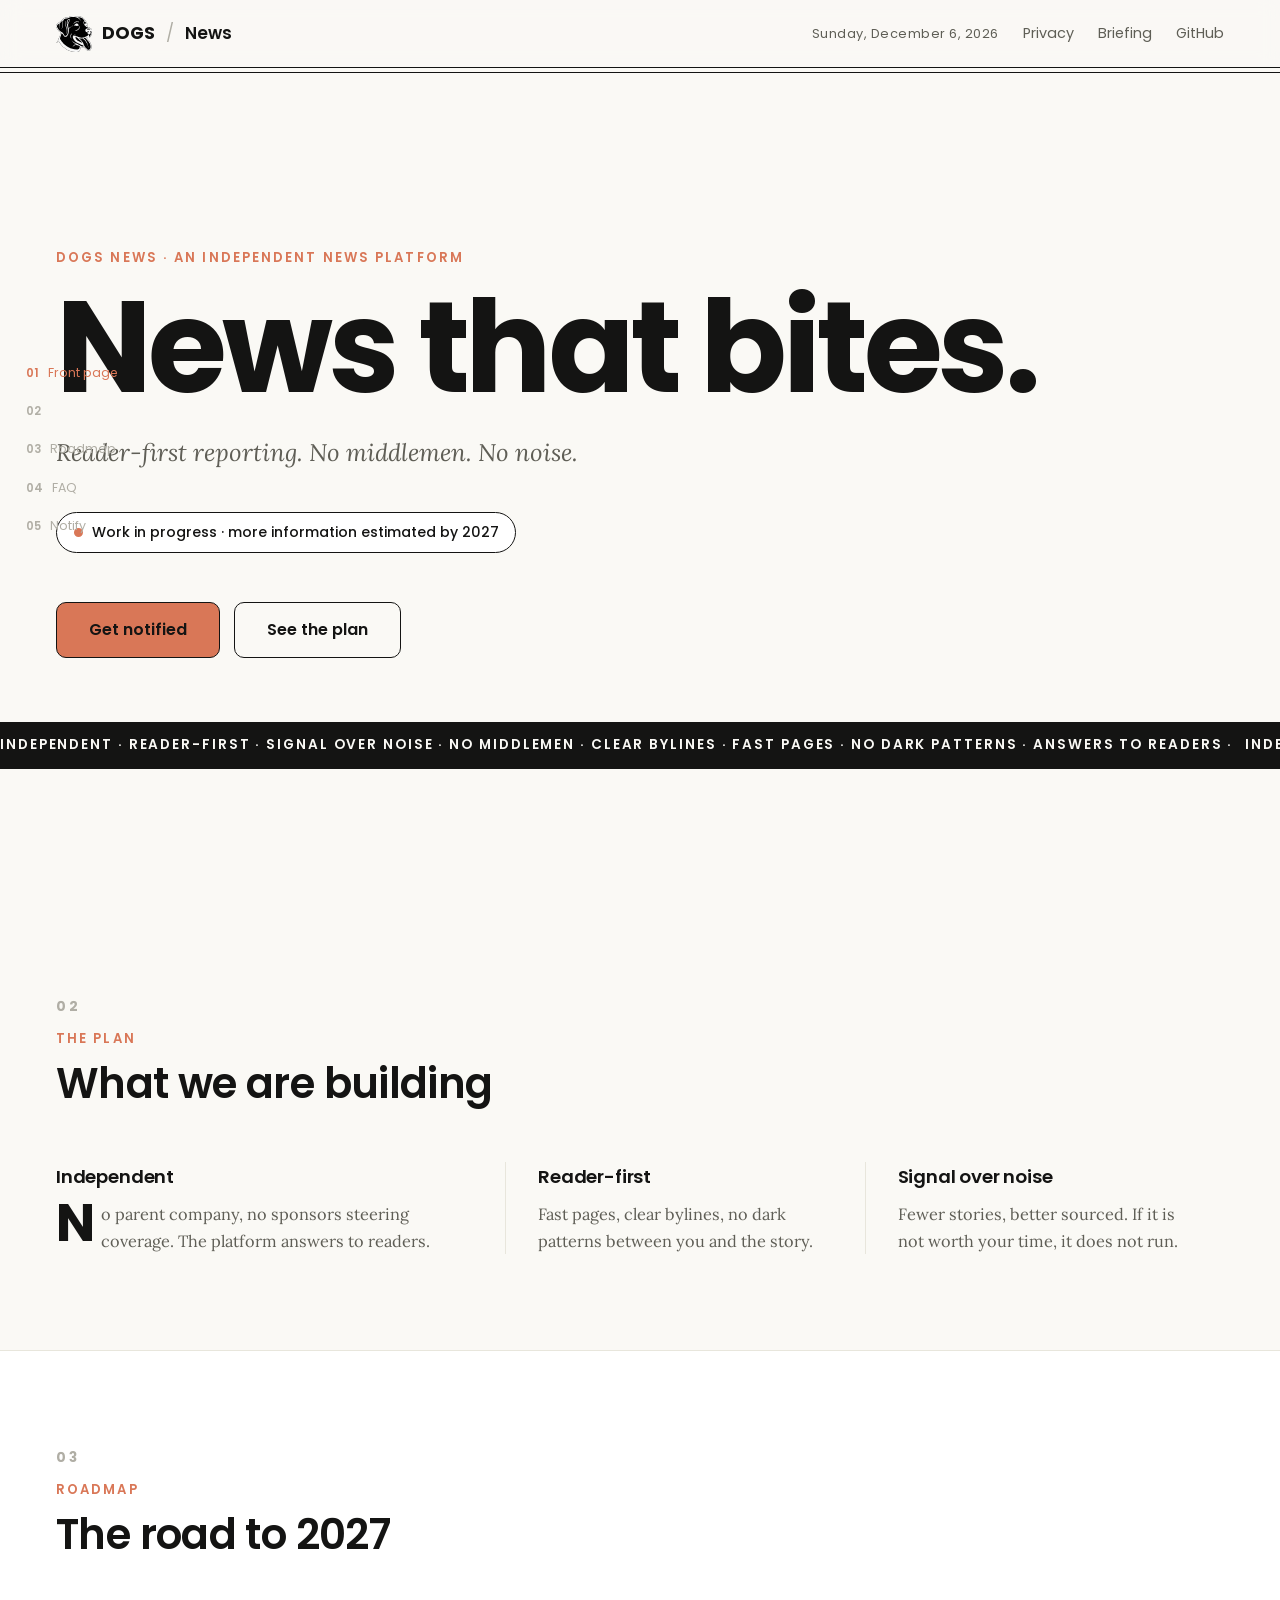
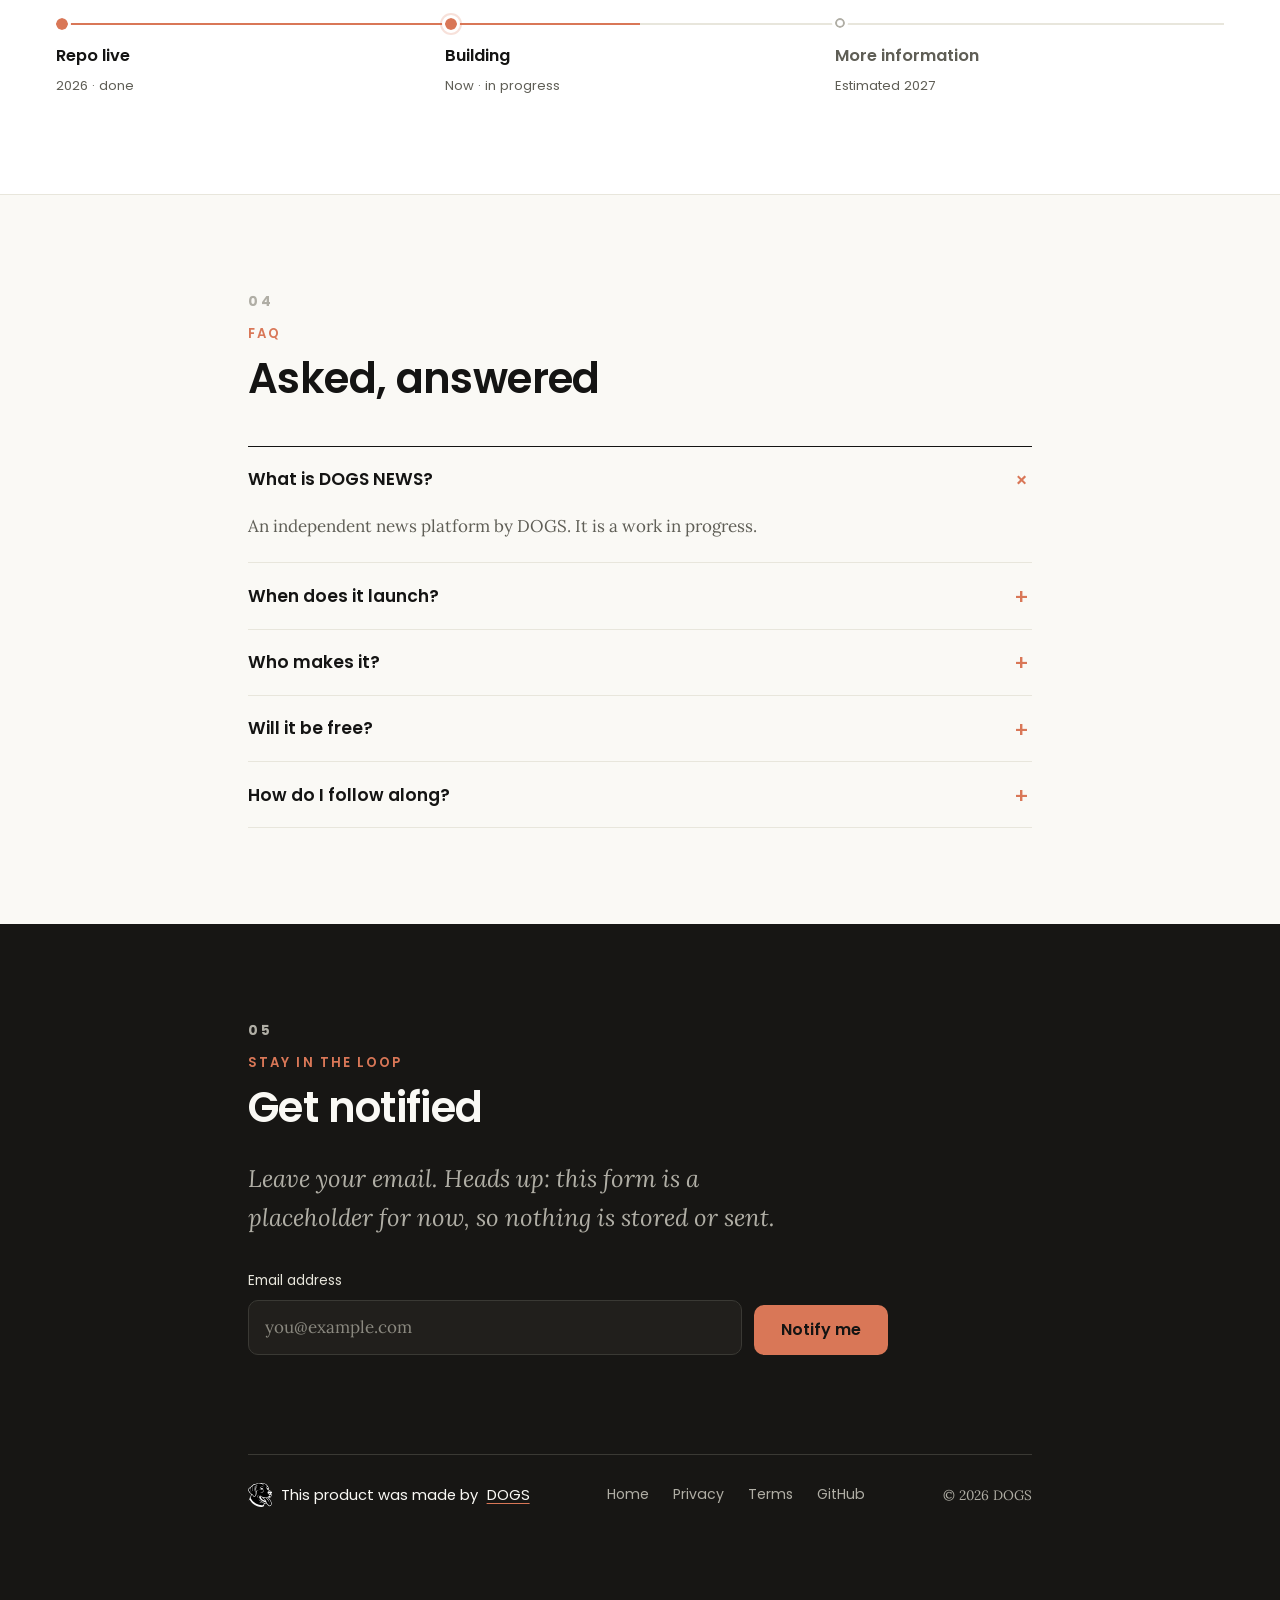
==== commit 7b32f6e6: "news: morning briefing prototype (vote + share) + aggregator spec" ====
--- a/landing/index.html
+++ b/landing/index.html
@@ -70,6 +70,7 @@
         <span class="dateline" id="dateline" aria-label="Today's date"></span>
         <nav aria-label="Primary">
           <a href="./privacy.html">Privacy</a>
+          <a href="./briefing.html">Briefing</a>
           <a href="https://github.com/YEAHDOGS/news">GitHub</a>
         </nav>
       </div>
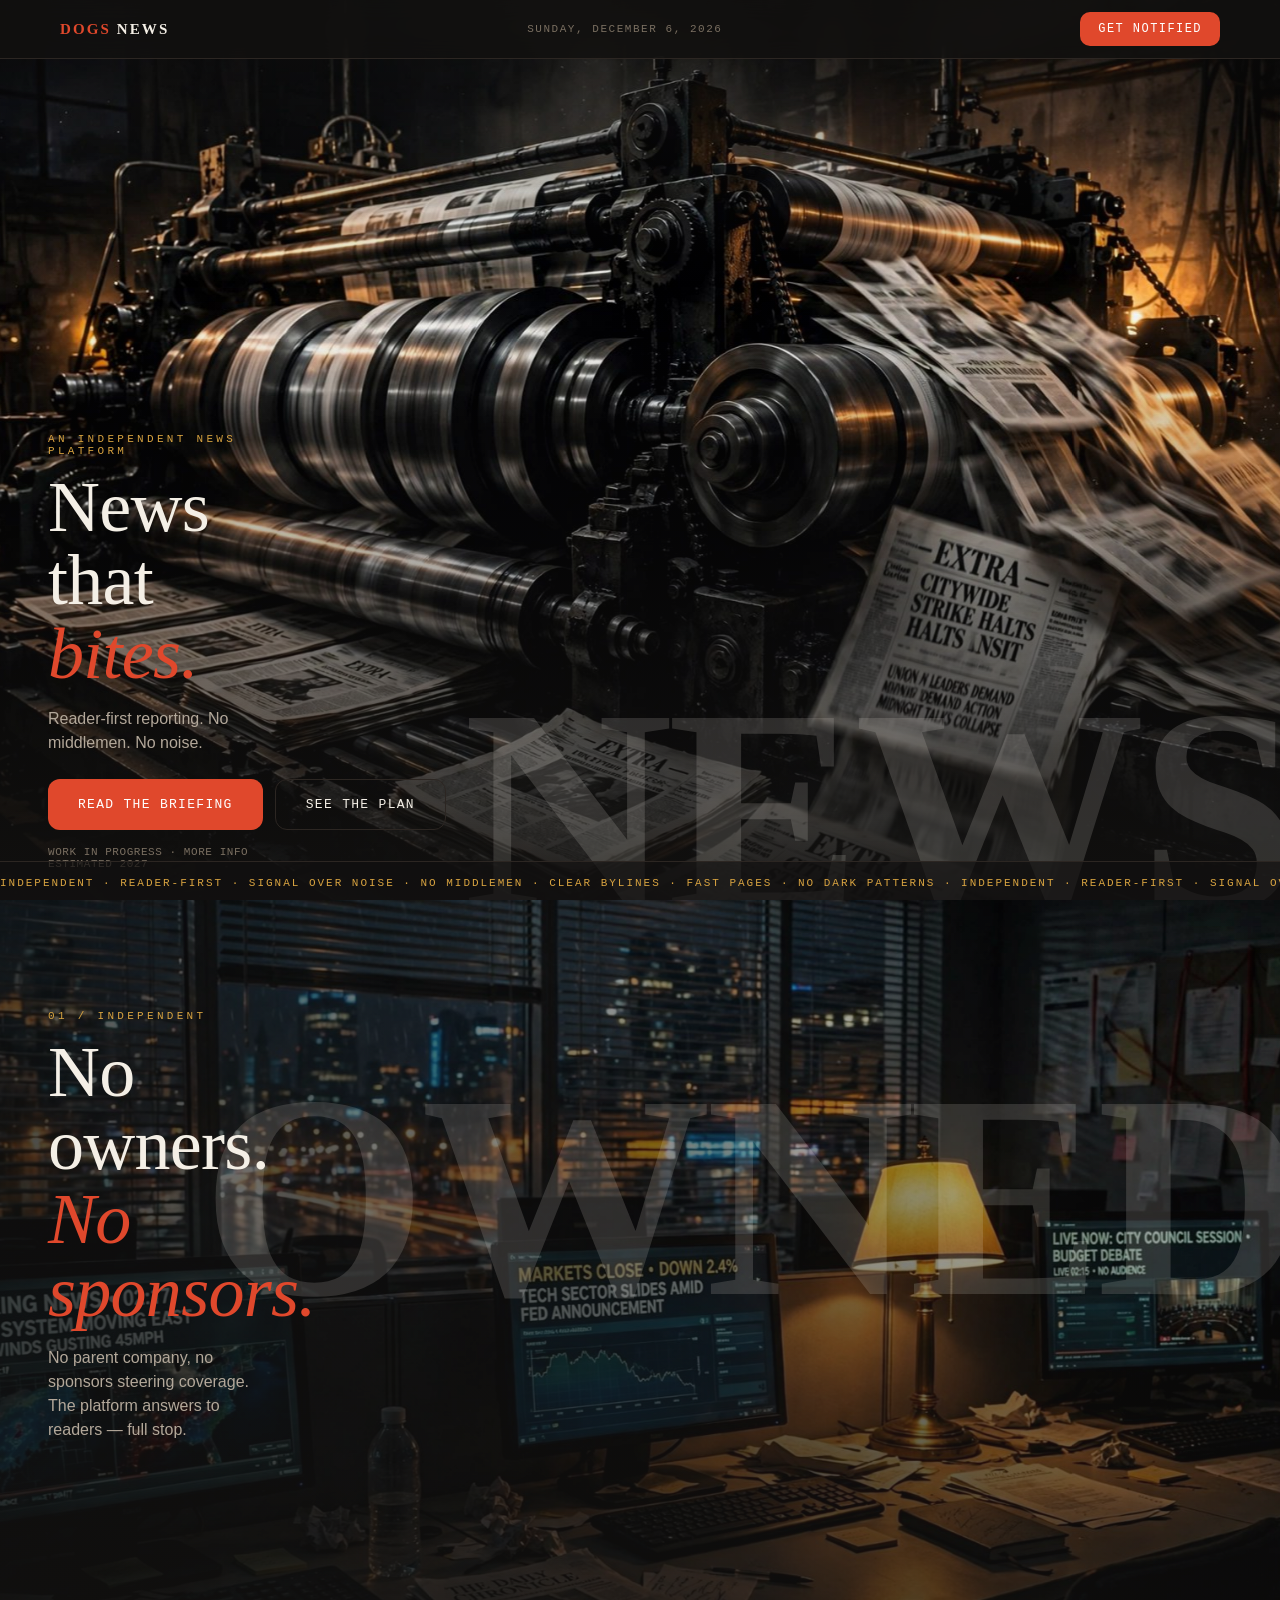
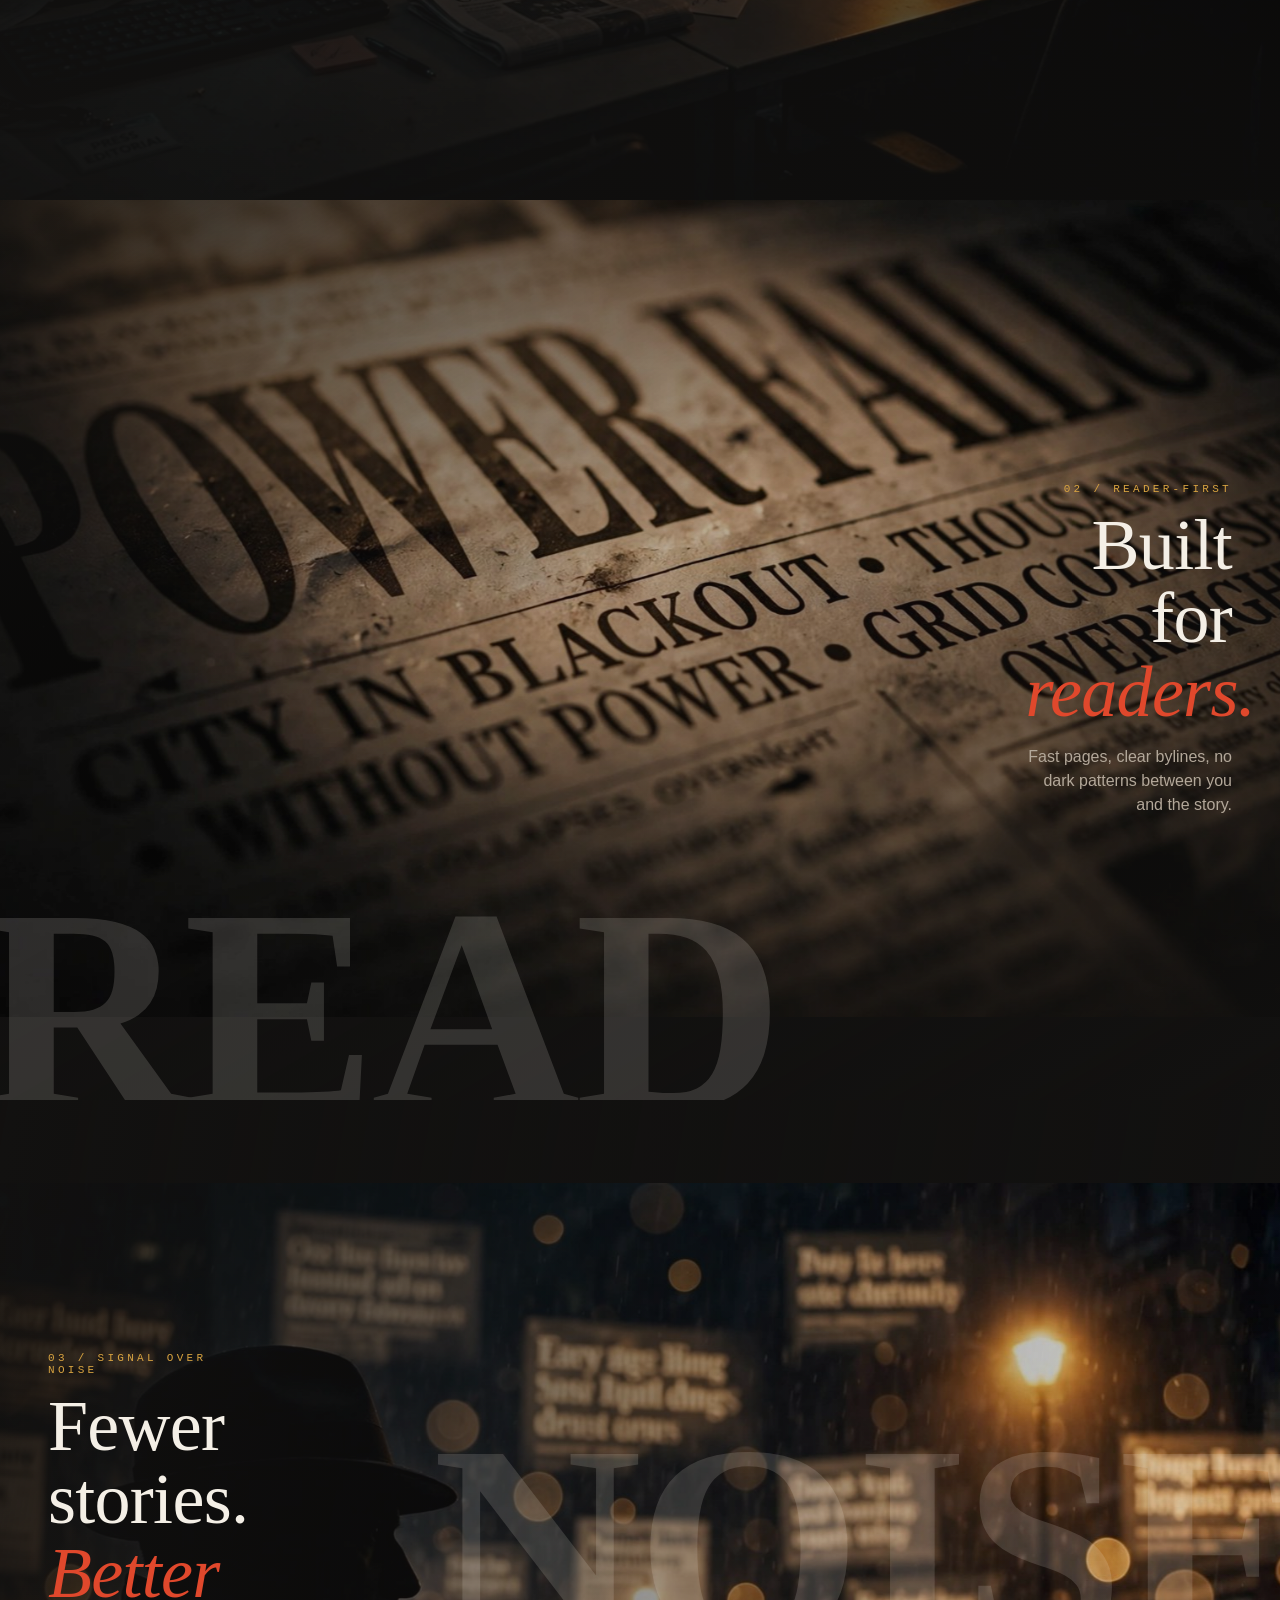
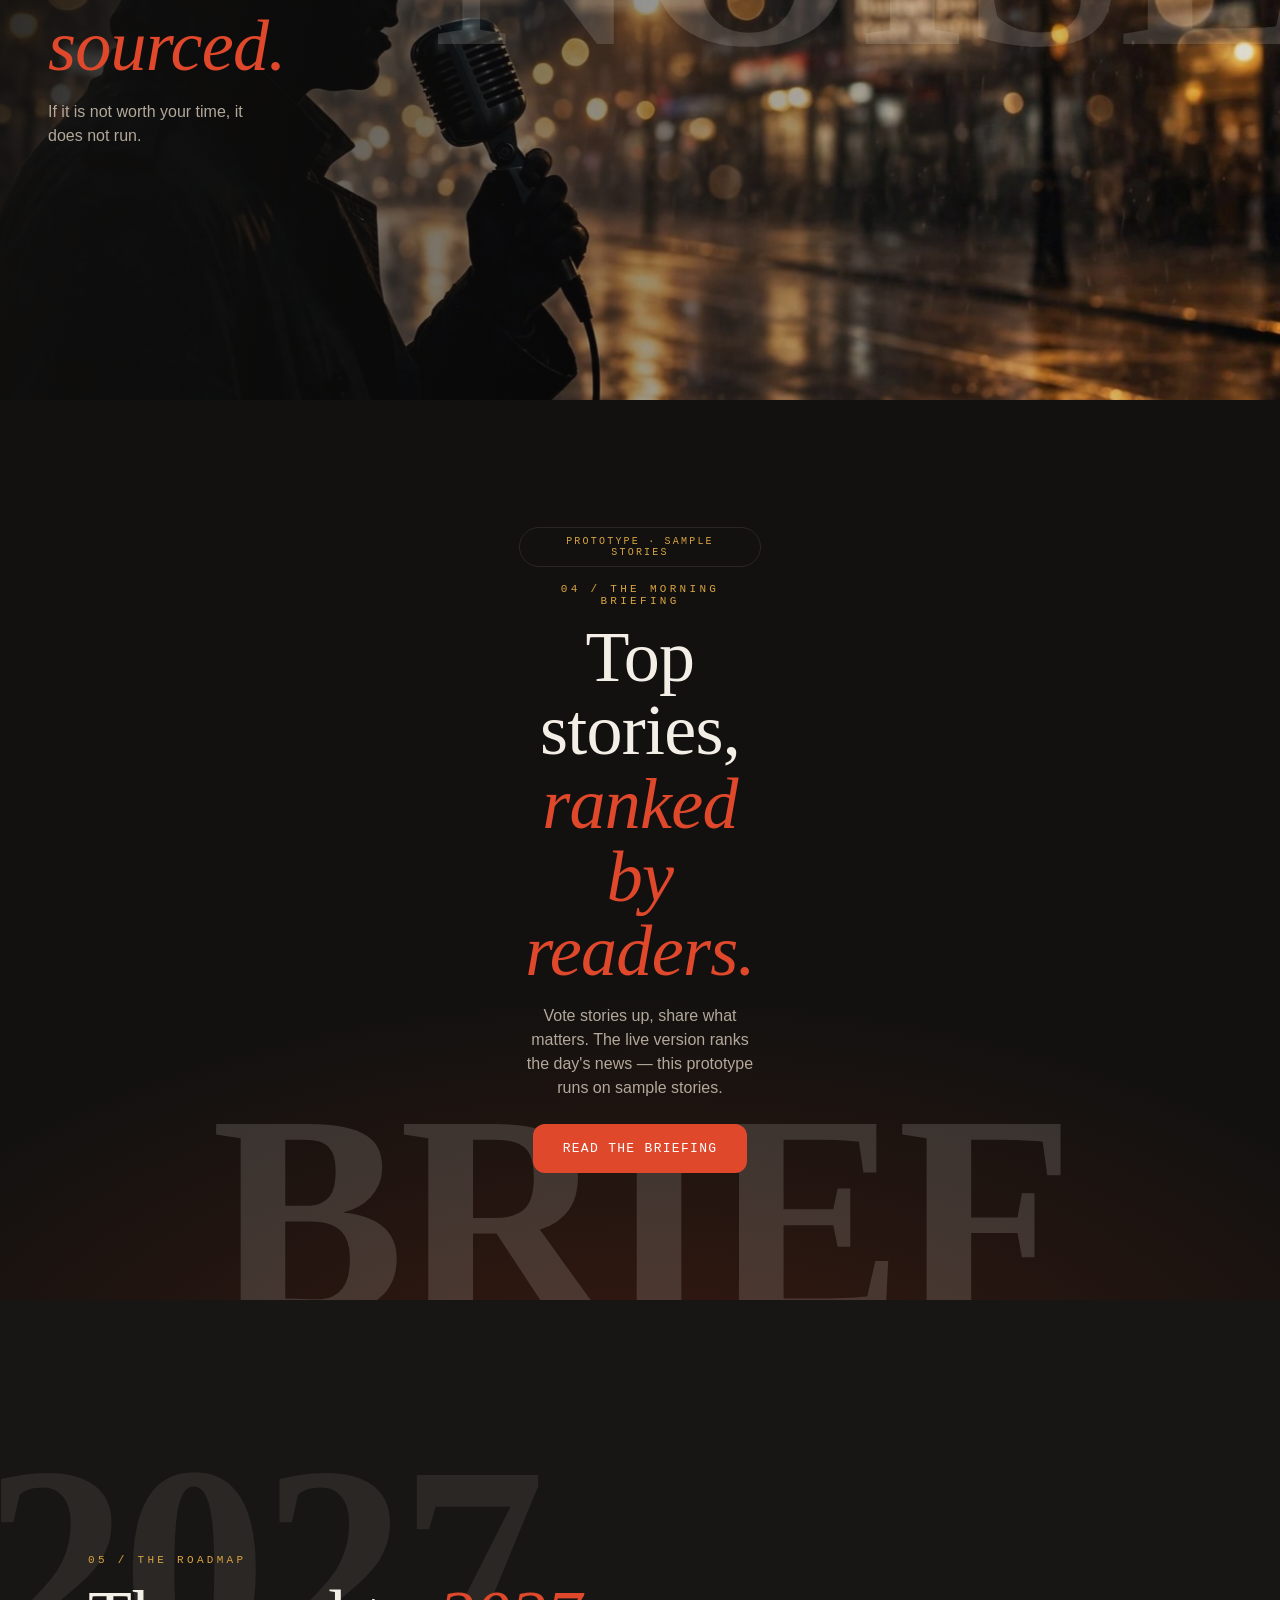
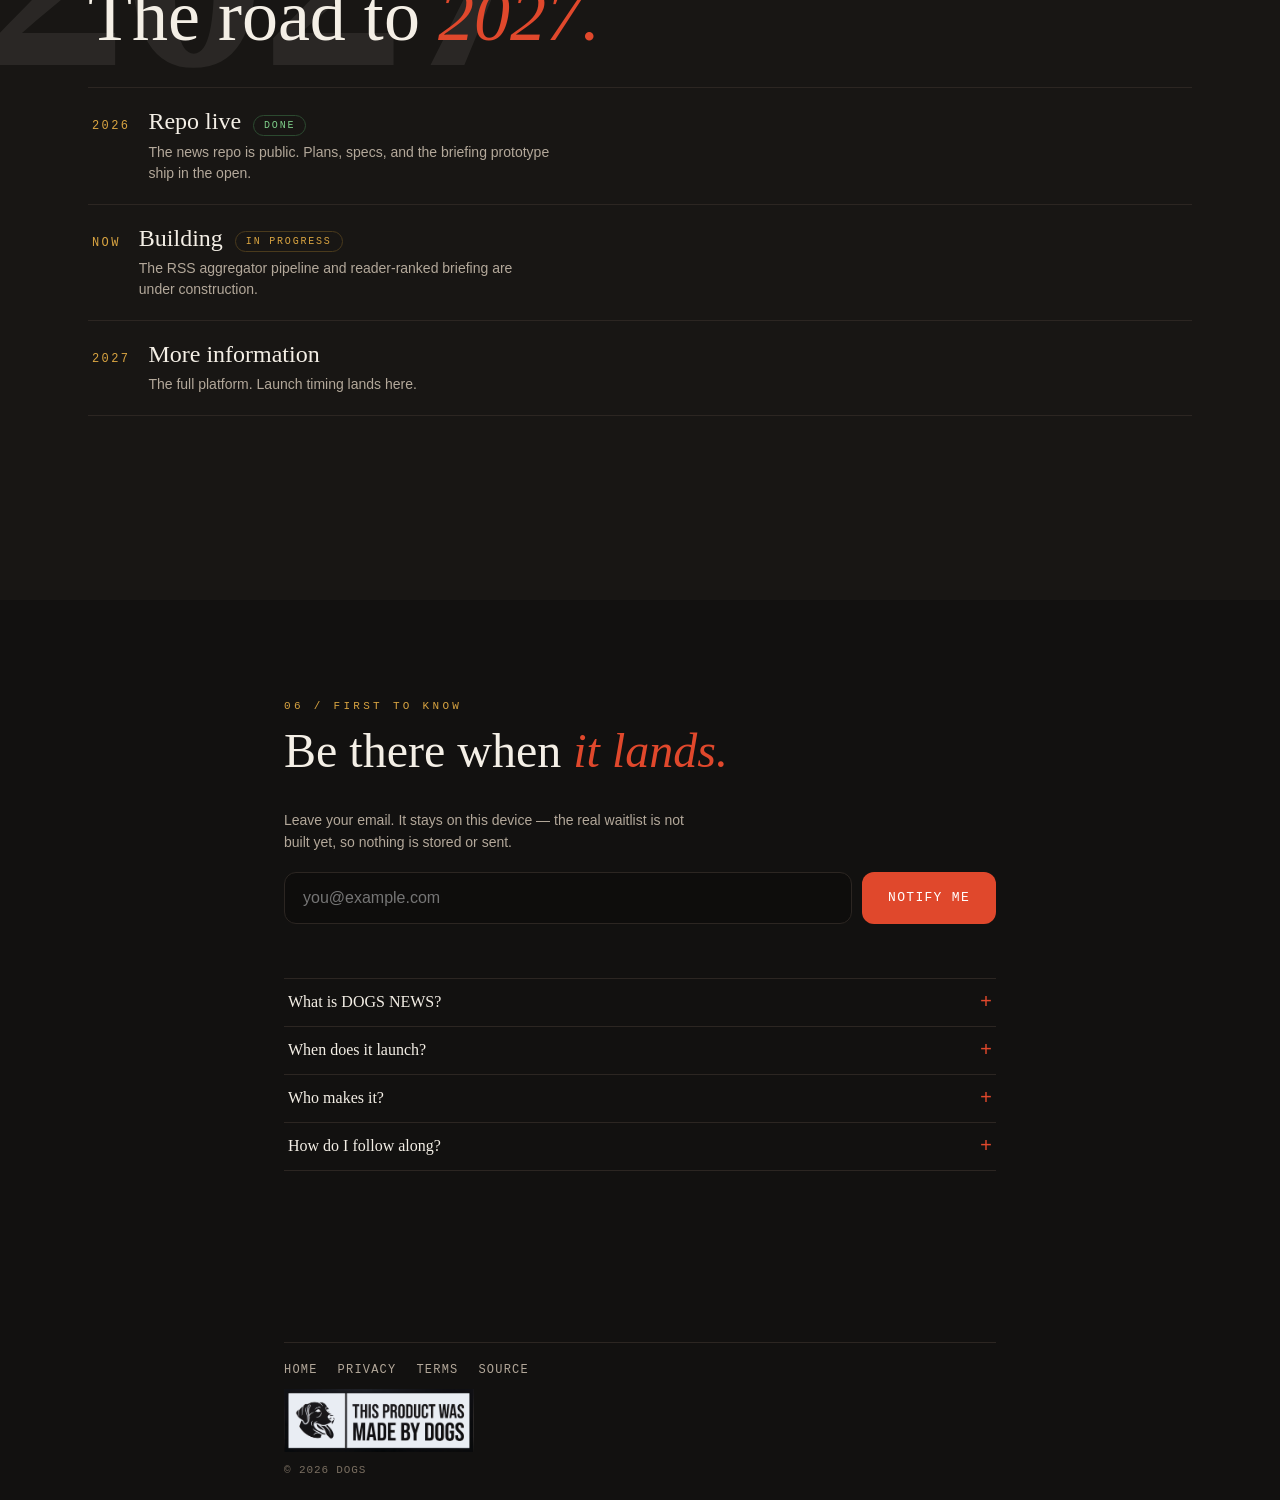
==== commit 1d78d5d9: "news: snap-panel rebuild (7 panels, press-room-after-dark, 390px+1440px QA) - 7 full-screen Y-scroll" ====
--- a/landing/index.html
+++ b/landing/index.html
@@ -1,212 +1,364 @@
-<!doctype html>
+<!DOCTYPE html>
 <html lang="en">
 <head>
-  <meta charset="utf-8">
-  <meta name="viewport" content="width=device-width, initial-scale=1">
-  <title>DOGS NEWS — An independent news platform</title>
-  <meta name="description" content="DOGS NEWS is an independent news platform by DOGS: reader-first reporting with no middlemen and no noise. Work in progress, estimated 2027.">
-  <meta name="robots" content="index, follow">
-  <meta name="theme-color" content="#faf9f5">
-  <link rel="icon" href="./favicon.svg" type="image/svg+xml">
-  <link rel="canonical" href="https://news.wearedogs.net/">
-  <meta property="og:site_name" content="DOGS NEWS">
-  <meta property="og:type" content="website">
-  <meta property="og:title" content="DOGS NEWS — An independent news platform">
-  <meta property="og:description" content="DOGS NEWS is an independent news platform by DOGS: reader-first reporting with no middlemen and no noise. Work in progress, estimated 2027.">
-  <meta property="og:url" content="https://news.wearedogs.net/">
-  <meta property="og:image" content="https://news.wearedogs.net/og.png">
-  <meta property="og:image:width" content="1200">
-  <meta property="og:image:height" content="630">
-  <meta property="og:image:alt" content="DOGS NEWS — An independent news platform">
-  <meta name="twitter:card" content="summary_large_image">
-  <link rel="preconnect" href="https://fonts.googleapis.com">
-  <link rel="preconnect" href="https://fonts.gstatic.com" crossorigin>
-  <link href="https://fonts.googleapis.com/css2?family=Poppins:wght@500;600;700&family=Lora:ital,wght@0,400;0,500;1,400&display=swap" rel="stylesheet">
-  <link rel="stylesheet" href="./styles.css">
-  <script type="application/ld+json">
-  {
-    "@context": "https://schema.org",
-    "@graph": [
-      {
-        "@type": "Organization",
-        "name": "DOGS",
-        "url": "https://wearedogs.net"
-      },
-      {
-        "@type": "WebSite",
-        "name": "DOGS NEWS",
-        "url": "https://news.wearedogs.net/",
-        "description": "An independent news platform by DOGS."
-      },
-      {
-        "@type": "FAQPage",
-        "mainEntity": [
-          {"@type": "Question", "name": "What is DOGS NEWS?", "acceptedAnswer": {"@type": "Answer", "text": "An independent news platform by DOGS. It is a work in progress."}},
-          {"@type": "Question", "name": "When does it launch?", "acceptedAnswer": {"@type": "Answer", "text": "More information is estimated by 2027."}},
-          {"@type": "Question", "name": "Who makes it?", "acceptedAnswer": {"@type": "Answer", "text": "DOGS. https://wearedogs.net"}},
-          {"@type": "Question", "name": "Will it be free?", "acceptedAnswer": {"@type": "Answer", "text": "Not decided yet. The plan is reader-first."}},
-          {"@type": "Question", "name": "How do I follow along?", "acceptedAnswer": {"@type": "Answer", "text": "Watch the public GitHub repository at https://github.com/YEAHDOGS/news."}}
-        ]
-      }
-    ]
-  }
-  </script>
+<meta charset="UTF-8">
+<meta name="viewport" content="width=device-width, initial-scale=1.0, viewport-fit=cover">
+<title>DOGS NEWS — News that bites</title>
+<meta name="description" content="DOGS NEWS is an independent news platform by DOGS: reader-first reporting with no middlemen and no noise. Work in progress, more information estimated by 2027.">
+<meta name="theme-color" content="#121110">
+<meta name="robots" content="index, follow">
+<link rel="icon" type="image/svg+xml" href="./favicon.svg">
+<link rel="canonical" href="https://news.wearedogs.net/">
+<meta property="og:site_name" content="DOGS NEWS">
+<meta property="og:type" content="website">
+<meta property="og:title" content="DOGS NEWS — News that bites">
+<meta property="og:description" content="An independent news platform by DOGS. Reader-first reporting. No middlemen. No noise.">
+<meta property="og:url" content="https://news.wearedogs.net/">
+<meta property="og:image" content="https://news.wearedogs.net/og.png">
+<meta property="og:image:width" content="1200">
+<meta property="og:image:height" content="630">
+<meta property="og:image:alt" content="DOGS NEWS — News that bites">
+<meta name="twitter:card" content="summary_large_image">
+<script type="application/ld+json">
+{
+  "@context": "https://schema.org",
+  "@graph": [
+    {"@type": "Organization", "name": "DOGS", "url": "https://wearedogs.net"},
+    {"@type": "WebSite", "name": "DOGS NEWS", "url": "https://news.wearedogs.net/",
+     "description": "An independent news platform by DOGS."},
+    {"@type": "FAQPage", "mainEntity": [
+      {"@type": "Question", "name": "What is DOGS NEWS?", "acceptedAnswer": {"@type": "Answer", "text": "An independent news platform by DOGS. Reader-first reporting with no middlemen and no noise. Work in progress."}},
+      {"@type": "Question", "name": "When does it launch?", "acceptedAnswer": {"@type": "Answer", "text": "More information is estimated by 2027."}},
+      {"@type": "Question", "name": "Who makes it?", "acceptedAnswer": {"@type": "Answer", "text": "DOGS. https://wearedogs.net"}},
+      {"@type": "Question", "name": "How do I follow along?", "acceptedAnswer": {"@type": "Answer", "text": "Watch the public GitHub repository at https://github.com/YEAHDOGS/news."}}
+    ]}
+  ]
+}
+</script>
+<style>
+:root{
+  --bg:#121110; --bg2:#181614; --line:#2c2622;
+  --ink:#f4efe6; --paper:#f4efe6; --muted:#b3a89a; --faint:#7a6f61;
+  --red:#e0482c; --amber:#d9a441;
+  --serif:Georgia,'Times New Roman',serif;
+  --mono:ui-monospace,'SF Mono',Menlo,Consolas,monospace;
+  --sans:-apple-system,BlinkMacSystemFont,'Segoe UI',Roboto,Helvetica,Arial,sans-serif;
+}
+*{box-sizing:border-box;margin:0;padding:0}
+html{scroll-snap-type:y mandatory;scroll-behavior:smooth}
+@media (prefers-reduced-motion:reduce){html{scroll-behavior:auto}}
+body{background:var(--bg);color:var(--ink);font-family:var(--sans);-webkit-font-smoothing:antialiased;overflow-x:hidden}
+::selection{background:var(--red);color:#fff}
+a{color:inherit}
+img{max-width:100%}
+/* ---------- top bar ---------- */
+.topbar{position:fixed;top:0;left:0;right:0;z-index:60;background:rgba(18,17,16,.85);backdrop-filter:blur(12px);-webkit-backdrop-filter:blur(12px);border-bottom:1px solid var(--line)}
+.topbar .bar{max-width:1200px;margin:0 auto;display:flex;align-items:center;justify-content:space-between;height:58px;padding:0 20px}
+.wordmark{font-family:var(--serif);font-weight:700;font-size:15px;letter-spacing:.14em;text-decoration:none}
+.wordmark b{color:var(--red)}
+.dateline{font-family:var(--mono);font-size:11px;letter-spacing:.14em;color:var(--faint);text-transform:uppercase}
+.topbar .cta{font-family:var(--mono);font-size:12px;letter-spacing:.12em;text-decoration:none;background:var(--red);color:#fff;padding:10px 18px;border-radius:10px;white-space:nowrap}
+.topbar .cta:active{transform:scale(.96)}
+/* ---------- panels ---------- */
+.panel{position:relative;height:100vh;height:100svh;scroll-snap-align:start;overflow:hidden;display:flex}
+.bg{position:absolute;left:0;right:0;top:-10%;height:120%;background-size:cover;background-position:center;will-change:transform}
+.scrim{position:absolute;inset:0;pointer-events:none}
+.word{position:absolute;font-family:var(--serif);font-weight:700;line-height:.85;letter-spacing:-.02em;color:var(--ink);opacity:.15;white-space:nowrap;pointer-events:none;user-select:none;font-size:clamp(88px,23vw,290px)}
+.copy{position:absolute;z-index:2;max-width:34ch;padding:0 24px}
+.kicker{font-family:var(--mono);font-size:11px;letter-spacing:.3em;color:var(--amber);margin-bottom:14px}
+.copy h2{font-family:var(--serif);font-weight:400;font-size:clamp(38px,9vw,72px);line-height:1.02;letter-spacing:-.01em}
+.copy h2 em{font-style:italic;color:var(--red)}
+.sub{margin-top:16px;font-size:16px;color:var(--muted);max-width:30ch;line-height:1.5}
+.btn{display:inline-flex;align-items:center;gap:10px;text-decoration:none;font-family:var(--mono);font-size:13px;letter-spacing:.1em;padding:17px 30px;border-radius:12px;background:var(--red);color:#fff;margin-top:24px;white-space:nowrap}
+.btn:active{transform:scale(.96)}
+.btn.ghost{background:transparent;border:1px solid var(--line);color:var(--ink)}
+.btnrow{display:flex;flex-wrap:wrap;gap:12px;margin-top:24px;width:max-content;max-width:calc(100vw - 48px)}
+.btnrow .btn{margin-top:0}
+.micro{font-family:var(--mono);font-size:11px;color:var(--faint);letter-spacing:.05em;margin-top:16px}
+/* reveal */
+.rv{opacity:0;transform:translateY(26px);transition:opacity .7s ease,transform .7s cubic-bezier(.2,.7,.2,1);transition-delay:var(--d,0ms)}
+.rv.in{opacity:1;transform:none}
+@media (prefers-reduced-motion:reduce){.rv{opacity:1;transform:none;transition:none}}
+/* --- p1: NEWS hero --- */
+#p1 .scrim{background:linear-gradient(180deg,rgba(18,17,16,.6) 0%,rgba(18,17,16,0) 32%,rgba(18,17,16,.3) 60%,rgba(18,17,16,.94) 100%)}
+#p1 .word{right:-.05em;bottom:-.12em}
+#p1 .copy{left:0;bottom:0;padding-bottom:calc(30px + env(safe-area-inset-bottom))}
+.ticker{position:absolute;bottom:0;left:0;right:0;z-index:3;border-top:1px solid var(--line);background:rgba(18,17,16,.7);overflow:hidden;white-space:nowrap;padding:10px 0}
+.ticker-track{display:inline-block;animation:tick 26s linear infinite;font-family:var(--mono);font-size:11px;letter-spacing:.18em;color:var(--amber)}
+@keyframes tick{to{transform:translateX(-50%)}}
+@media (prefers-reduced-motion:reduce){.ticker-track{animation:none}}
+/* --- p2: INDEPENDENT (text top-left, word top-right) --- */
+#p2 .scrim{background:linear-gradient(210deg,rgba(18,17,16,.1) 0%,rgba(18,17,16,.7) 50%,rgba(18,17,16,.95) 100%)}
+#p2 .word{right:-.07em;top:.6em}
+#p2 .copy{left:0;top:0;padding-top:110px}
+/* --- p3: READERS (text mid-right, word bottom-left) --- */
+#p3 .scrim{background:linear-gradient(150deg,rgba(18,17,16,.9) 0%,rgba(18,17,16,.3) 45%,rgba(18,17,16,.92) 100%)}
+#p3 .word{left:-.07em;bottom:-.12em}
+#p3 .copy{right:0;top:50%;transform:translateY(-50%);text-align:right}
+#p3 .rv{transform:translateY(26px)}
+#p3 .rv.in{transform:none}
+#p3 .sub{margin-left:auto}
+/* --- p4: SIGNAL (text mid-left, word right-mid) --- */
+#p4 .scrim{background:linear-gradient(100deg,rgba(18,17,16,.95) 0%,rgba(18,17,16,.45) 50%,rgba(18,17,16,.08) 100%)}
+#p4 .word{right:-.09em;top:36%}
+#p4 .copy{left:0;top:50%;transform:translateY(-50%)}
+#p4 .rv{transform:translateY(26px)}
+#p4 .rv.in{transform:none}
+/* --- p5: BRIEFING (text center over dark) --- */
+#p5{background:radial-gradient(110% 80% at 50% 115%,#3a1a10 0%,var(--bg) 62%);align-items:center;justify-content:center;text-align:center}
+#p5 .word{left:50%;transform:translateX(-50%);bottom:-.14em}
+#p5 .copy{position:relative;left:auto;top:auto;transform:none;max-width:38ch;margin:0 auto}
+#p5 .rv{transform:translateY(26px)}
+#p5 .rv.in{transform:none}
+#p5 .sub{margin-left:auto;margin-right:auto}
+#p5 .btn{margin-left:auto;margin-right:auto}
+.pill{display:inline-block;font-family:var(--mono);font-size:10px;letter-spacing:.22em;color:var(--amber);border:1px solid var(--line);border-radius:999px;padding:8px 16px;margin-bottom:16px}
+/* --- p6: ROADMAP (timeline) --- */
+#p6{background:var(--bg2);align-items:center}
+#p6 .word{left:-.06em;top:.5em;opacity:.08}
+#p6 .inner{position:relative;z-index:2;width:100%;max-width:1200px;margin:0 auto;padding:110px 24px 40px}
+#p6 h2{font-family:var(--serif);font-weight:400;font-size:clamp(38px,9vw,72px);line-height:1.02;margin-bottom:34px}
+#p6 h2 em{font-style:italic;color:var(--red)}
+.steps{list-style:none;display:grid;gap:0;border-top:1px solid var(--line)}
+.steps li{display:grid;grid-template-columns:auto 1fr;gap:18px;padding:20px 4px;border-bottom:1px solid var(--line);align-items:baseline}
+.steps .yr{font-family:var(--mono);font-size:12px;letter-spacing:.2em;color:var(--amber);white-space:nowrap}
+.steps .t{font-family:var(--serif);font-size:20px}
+.steps .d{display:block;font-family:var(--sans);font-size:14px;color:var(--muted);margin-top:6px;max-width:52ch;line-height:1.5}
+.tag{display:inline-block;font-family:var(--mono);font-size:10px;letter-spacing:.18em;padding:4px 10px;border-radius:999px;border:1px solid var(--line);color:var(--muted);margin-left:12px;vertical-align:middle}
+.tag.done{color:#7fce8a;border-color:#2c4a30}
+.tag.now{color:var(--amber);border-color:#4a3a1c}
+/* --- p7: FIRST (notify + footer) --- */
+#p7{background:var(--bg);align-items:flex-start}
+#p7 .inner{position:relative;z-index:2;width:100%;max-width:760px;margin:0 auto;padding:100px 24px calc(24px + env(safe-area-inset-bottom));display:flex;flex-direction:column;height:100%}
+#p7 h2{font-family:var(--serif);font-weight:400;font-size:clamp(32px,7vw,48px);line-height:1.05}
+#p7 h2 em{font-style:italic;color:var(--red)}
+.notify{margin-top:22px}
+.notify .lede{color:var(--muted);font-size:14px;margin:12px 0 18px;max-width:52ch;line-height:1.55}
+.fields{display:flex;gap:10px}
+.fields label{position:absolute;width:1px;height:1px;overflow:hidden;clip:rect(0 0 0 0)}
+.fields input{flex:1;min-width:0;background:#0e0d0c;border:1px solid var(--line);border-radius:12px;color:var(--ink);font-size:16px;padding:16px 18px;font-family:var(--sans)}
+.fields input:focus{outline:2px solid var(--amber);outline-offset:2px}
+.fields button{background:var(--red);color:#fff;border:0;border-radius:12px;font-family:var(--mono);font-size:13px;letter-spacing:.1em;padding:0 26px;cursor:pointer;white-space:nowrap}
+.fields button:active{transform:scale(.96)}
+.field-error{font-size:13px;color:var(--red);margin-top:10px;min-height:18px}
+.notify-ok{font-family:var(--mono);font-size:13px;color:#7fce8a;letter-spacing:.04em;margin-top:10px}
+.faq{margin-top:26px;border-top:1px solid var(--line);overflow-y:auto;min-height:0}
+.faq details{border-bottom:1px solid var(--line);padding:12px 4px}
+.faq summary{font-family:var(--serif);font-size:16px;cursor:pointer;list-style:none;display:flex;justify-content:space-between;align-items:center;gap:14px}
+.faq summary::-webkit-details-marker{display:none}
+.faq summary::after{content:"+";font-family:var(--mono);color:var(--red);font-size:20px;flex-shrink:0;transition:transform .2s ease}
+.faq details[open] summary::after{transform:rotate(45deg)}
+.faq details p{color:var(--muted);font-size:14px;margin-top:10px;max-width:60ch;line-height:1.55}
+.faq details p a{color:var(--ink)}
+footer{margin-top:auto;padding-top:20px;border-top:1px solid var(--line);display:flex;flex-direction:column;gap:12px}
+.fnav{display:flex;gap:20px;font-family:var(--mono);font-size:12px;letter-spacing:.1em;flex-wrap:wrap}
+.fnav a{color:var(--muted);text-decoration:none}
+.badge{display:block;max-width:190px}
+.badge img{display:block;width:100%;height:auto}
+.copyright{font-family:var(--mono);font-size:11px;color:var(--faint);letter-spacing:.08em}
+@media (min-width:760px){
+  .copy{padding:0 48px}
+  #p6 .inner{padding:110px 48px 40px}
+  .steps .t{font-size:24px}
+}
+@media (max-width:420px){
+  .dateline{display:none}
+  .fields{flex-direction:column}
+  .fields button{padding:16px}
+}
+</style>
 </head>
 <body>
-  <a class="skip" href="#content">Skip to content</a>
-  <div class="progress" aria-hidden="true"><span></span></div>
-
-  <header class="site">
-    <div class="nav">
-      <div class="brand">
-        <a class="wordmark" href="https://wearedogs.net">
-          <img src="./dogs-logo.svg" alt="DOGS logo: a black-and-white Labrador with its tongue out" width="34" height="34" decoding="async">
-          <span>DOGS</span>
-        </a>
-        <span class="sep" aria-hidden="true">/</span>
-        <a class="project" href="./">News</a>
-      </div>
-      <div class="mast-meta">
-        <span class="dateline" id="dateline" aria-label="Today's date"></span>
-        <nav aria-label="Primary">
-          <a href="./privacy.html">Privacy</a>
-          <a href="./briefing.html">Briefing</a>
-          <a href="https://github.com/YEAHDOGS/news">GitHub</a>
-        </nav>
-      </div>
+<header class="topbar">
+  <div class="bar">
+    <a class="wordmark" href="./"><b>DOGS</b>&nbsp;NEWS</a>
+    <span class="dateline" id="dateline"></span>
+    <a class="cta" href="#p7">GET NOTIFIED</a>
+  </div>
+</header>
+
+<main>
+<!-- 1 / NEWS -->
+<section class="panel" id="p1">
+  <div class="bg" data-px style="background-image:url('img/hero.jpg')" role="img" aria-label="Newspaper printing press running at night"></div>
+  <div class="scrim"></div>
+  <div class="word" aria-hidden="true">NEWS</div>
+  <div class="copy">
+    <p class="kicker rv">AN INDEPENDENT NEWS PLATFORM</p>
+    <h2 class="rv" style="--d:90ms">News that <em>bites.</em></h2>
+    <p class="sub rv" style="--d:180ms">Reader-first reporting. No middlemen. No noise.</p>
+    <div class="btnrow rv" style="--d:240ms">
+      <a class="btn" href="#p5">READ THE BRIEFING</a><a class="btn ghost" href="#p2">SEE THE PLAN</a>
     </div>
-  </header>
-
-  <nav class="rail" aria-label="Sections">
-    <a href="#top" class="active"><b>01</b><span>Front page</span></a>
-    <a href="#plan"><b>02</b><span>The plan</span></a>
-    <a href="#roadmap"><b>03</b><span>Roadmap</span></a>
-    <a href="#faq"><b>04</b><span>FAQ</span></a>
-    <a href="#notify"><b>05</b><span>Notify</span></a>
-  </nav>
-
-  <main id="content">
-    <section class="hero" id="top" aria-label="Front page">
-      <div class="wrap">
-        <p class="eyebrow">DOGS NEWS &middot; An independent news platform</p>
-        <h1 class="headline" data-split>News that bites.</h1>
-        <p class="lede">Reader-first reporting. No middlemen. No noise.</p>
-        <p class="badge"><span class="pip" aria-hidden="true"></span> Work in progress &middot; more information estimated by 2027</p>
-        <div class="cta-row">
-          <a class="btn" href="#notify">Get notified</a>
-          <a class="btn ghost" href="#plan">See the plan</a>
+    <p class="micro rv" style="--d:300ms">WORK IN PROGRESS &middot; MORE INFO ESTIMATED 2027</p>
+  </div>
+  <div class="ticker" aria-hidden="true"><div class="ticker-track">
+    <span>INDEPENDENT &middot; READER-FIRST &middot; SIGNAL OVER NOISE &middot; NO MIDDLEMEN &middot; CLEAR BYLINES &middot; FAST PAGES &middot; NO DARK PATTERNS &middot;&nbsp;</span><span>INDEPENDENT &middot; READER-FIRST &middot; SIGNAL OVER NOISE &middot; NO MIDDLEMEN &middot; CLEAR BYLINES &middot; FAST PAGES &middot; NO DARK PATTERNS &middot;&nbsp;</span>
+  </div></div>
+</section>
+
+<!-- 2 / INDEPENDENT -->
+<section class="panel" id="p2">
+  <div class="bg" data-px style="background-image:url('img/newsroom.jpg')" role="img" aria-label="Dark newsroom at night, monitors glowing"></div>
+  <div class="scrim"></div>
+  <div class="word" aria-hidden="true">OWNED</div>
+  <div class="copy">
+    <p class="kicker rv">01 / INDEPENDENT</p>
+    <h2 class="rv" style="--d:90ms">No owners.<br><em>No sponsors.</em></h2>
+    <p class="sub rv" style="--d:180ms">No parent company, no sponsors steering coverage. The platform answers to readers — full stop.</p>
+  </div>
+</section>
+
+<!-- 3 / READERS -->
+<section class="panel" id="p3">
+  <div class="bg" data-px style="background-image:url('img/press.jpg')" role="img" aria-label="Freshly printed newspaper front page under a spotlight"></div>
+  <div class="scrim"></div>
+  <div class="word" aria-hidden="true">READ</div>
+  <div class="copy">
+    <p class="kicker rv">02 / READER-FIRST</p>
+    <h2 class="rv" style="--d:90ms">Built for <em>readers.</em></h2>
+    <p class="sub rv" style="--d:180ms">Fast pages, clear bylines, no dark patterns between you and the story.</p>
+  </div>
+</section>
+
+<!-- 4 / SIGNAL -->
+<section class="panel" id="p4">
+  <div class="bg" data-px style="background-image:url('img/mic.jpg')" role="img" aria-label="Reporter with a microphone on a dark street at night"></div>
+  <div class="scrim"></div>
+  <div class="word" aria-hidden="true">NOISE</div>
+  <div class="copy">
+    <p class="kicker rv">03 / SIGNAL OVER NOISE</p>
+    <h2 class="rv" style="--d:90ms">Fewer stories.<br><em>Better sourced.</em></h2>
+    <p class="sub rv" style="--d:180ms">If it is not worth your time, it does not run.</p>
+  </div>
+</section>
+
+<!-- 5 / BRIEFING -->
+<section class="panel" id="p5">
+  <div class="word" aria-hidden="true">BRIEF</div>
+  <div class="copy">
+    <span class="pill rv">PROTOTYPE &middot; SAMPLE STORIES</span>
+    <p class="kicker rv">04 / THE MORNING BRIEFING</p>
+    <h2 class="rv" style="--d:90ms">Top stories,<br><em>ranked by readers.</em></h2>
+    <p class="sub rv" style="--d:140ms">Vote stories up, share what matters. The live version ranks the day's news — this prototype runs on sample stories.</p>
+    <a class="btn rv" style="--d:200ms" href="./briefing.html">READ THE BRIEFING</a>
+  </div>
+</section>
+
+<!-- 6 / ROADMAP -->
+<section class="panel" id="p6">
+  <div class="word" aria-hidden="true">2027</div>
+  <div class="inner">
+    <p class="kicker rv">05 / THE ROADMAP</p>
+    <h2 class="rv" style="--d:90ms">The road to <em>2027.</em></h2>
+    <ol class="steps rv" style="--d:160ms">
+      <li><span class="yr">2026</span><div><span class="t">Repo live</span><span class="tag done">DONE</span><span class="d">The news repo is public. Plans, specs, and the briefing prototype ship in the open.</span></div></li>
+      <li><span class="yr">NOW</span><div><span class="t">Building</span><span class="tag now">IN PROGRESS</span><span class="d">The RSS aggregator pipeline and reader-ranked briefing are under construction.</span></div></li>
+      <li><span class="yr">2027</span><div><span class="t">More information</span><span class="d">The full platform. Launch timing lands here.</span></div></li>
+    </ol>
+  </div>
+</section>
+
+<!-- 7 / FIRST -->
+<section class="panel" id="p7">
+  <div class="inner">
+    <p class="kicker rv">06 / FIRST TO KNOW</p>
+    <h2 class="rv" style="--d:90ms">Be there when <em>it lands.</em></h2>
+    <div class="notify rv" style="--d:140ms">
+      <p class="lede">Leave your email. It stays on this device — the real waitlist is not built yet, so nothing is stored or sent.</p>
+      <form id="notifyForm" novalidate>
+        <div class="fields">
+          <label for="email">Email address</label>
+          <input id="email" name="email" type="email" autocomplete="email" placeholder="you@example.com" aria-describedby="email-error">
+          <button type="submit">NOTIFY ME</button>
         </div>
-      </div>
-      <div class="ticker" aria-hidden="true">
-        <div class="ticker-track">
-          <span>Independent &middot; Reader-first &middot; Signal over noise &middot; No middlemen &middot; Clear bylines &middot; Fast pages &middot; No dark patterns &middot; Answers to readers &middot;&nbsp;</span>
-          <span>Independent &middot; Reader-first &middot; Signal over noise &middot; No middlemen &middot; Clear bylines &middot; Fast pages &middot; No dark patterns &middot; Answers to readers &middot;&nbsp;</span>
-        </div>
-      </div>
-    </section>
-
-    <section class="section" id="plan" aria-labelledby="plan-h">
-      <div class="wrap">
-        <p class="secnum" aria-hidden="true">02</p>
-        <p class="eyebrow">The plan</p>
-        <h2 id="plan-h" data-reveal>What we are building</h2>
-        <div class="columns">
-          <div class="col lead" data-reveal>
-            <h3>Independent</h3>
-            <p>No parent company, no sponsors steering coverage. The platform answers to readers.</p>
-          </div>
-          <div class="col" data-reveal>
-            <h3>Reader-first</h3>
-            <p>Fast pages, clear bylines, no dark patterns between you and the story.</p>
-          </div>
-          <div class="col" data-reveal>
-            <h3>Signal over noise</h3>
-            <p>Fewer stories, better sourced. If it is not worth your time, it does not run.</p>
-          </div>
-        </div>
-      </div>
-    </section>
-
-    <section class="section alt" id="roadmap" aria-labelledby="roadmap-h">
-      <div class="wrap">
-        <p class="secnum" aria-hidden="true">03</p>
-        <p class="eyebrow">Roadmap</p>
-        <h2 id="roadmap-h" data-reveal>The road to 2027</h2>
-        <ol class="timeline">
-          <li class="done" data-reveal><span class="dot" aria-hidden="true"></span><strong>Repo live</strong><span class="when">2026 &middot; done</span></li>
-          <li class="now" data-reveal><span class="dot" aria-hidden="true"></span><strong>Building</strong><span class="when">Now &middot; in progress</span></li>
-          <li class="future" data-reveal><span class="dot" aria-hidden="true"></span><strong>More information</strong><span class="when">Estimated 2027</span></li>
-        </ol>
-      </div>
-    </section>
-
-    <section class="section" id="faq" aria-labelledby="faq-h">
-      <div class="wrap narrow">
-        <p class="secnum" aria-hidden="true">04</p>
-        <p class="eyebrow">FAQ</p>
-        <h2 id="faq-h" data-reveal>Asked, answered</h2>
-        <div class="faqs" data-reveal>
-          <details open>
-            <summary>What is DOGS NEWS?</summary>
-            <p>An independent news platform by DOGS. It is a work in progress.</p>
-          </details>
-          <details>
-            <summary>When does it launch?</summary>
-            <p>More information is estimated by 2027.</p>
-          </details>
-          <details>
-            <summary>Who makes it?</summary>
-            <p>DOGS. <a href="https://wearedogs.net">wearedogs.net</a></p>
-          </details>
-          <details>
-            <summary>Will it be free?</summary>
-            <p>Not decided yet. The plan is reader-first.</p>
-          </details>
-          <details>
-            <summary>How do I follow along?</summary>
-            <p>Watch the <a href="https://github.com/YEAHDOGS/news">public GitHub repo</a>. That is where real updates land.</p>
-          </details>
-        </div>
-      </div>
-    </section>
-
-    <section class="section dark notify" id="notify" aria-labelledby="notify-h">
-      <div class="wrap narrow">
-        <p class="secnum" aria-hidden="true">05</p>
-        <p class="eyebrow">Stay in the loop</p>
-        <h2 id="notify-h" data-reveal>Get notified</h2>
-        <p class="lede" data-reveal>Leave your email. Heads up: this form is a placeholder for now, so nothing is stored or sent.</p>
-        <form data-notify novalidate data-reveal>
-          <div class="fields">
-            <div>
-              <label for="email">Email address</label>
-              <input id="email" name="email" type="email" autocomplete="email" placeholder="you@example.com" aria-describedby="email-error">
-            </div>
-            <button type="submit"><span class="spinner" aria-hidden="true"></span><span>Notify me</span></button>
-          </div>
-          <p class="field-error" id="email-error" aria-live="polite"></p>
-        </form>
-        <div class="foot">
-          <p class="madeby">
-            <img src="./dogs-logo.svg" alt="DOGS logo: a black-and-white Labrador with its tongue out" width="24" height="24" loading="lazy" decoding="async">
-            This product was made by <a href="https://wearedogs.net">DOGS</a>
-          </p>
-          <nav aria-label="Footer">
-            <a href="./">Home</a>
-            <a href="./privacy.html">Privacy</a>
-            <a href="./terms.html">Terms</a>
-            <a href="https://github.com/YEAHDOGS/news">GitHub</a>
-          </nav>
-          <p>&copy; 2026 DOGS</p>
-        </div>
-      </div>
-    </section>
-  </main>
-
-  <div class="sticky-cta" id="sticky-cta">
-    <a class="btn" href="#notify">Get notified</a>
-  </div>
-
-  <script src="./app.js" defer></script>
+        <p class="field-error" id="email-error" aria-live="polite"></p>
+        <p class="notify-ok" id="notifyOk" hidden>Saved on this device. We will not spam you — there is nothing to spam you with yet.</p>
+      </form>
+    </div>
+    <div class="faq rv" style="--d:200ms">
+      <details><summary>What is DOGS NEWS?</summary><p>An independent news platform by DOGS. Reader-first reporting with no middlemen and no noise. It is a work in progress.</p></details>
+      <details><summary>When does it launch?</summary><p>More information is estimated by 2027.</p></details>
+      <details><summary>Who makes it?</summary><p>DOGS. <a href="https://wearedogs.net">wearedogs.net</a></p></details>
+      <details><summary>How do I follow along?</summary><p>Watch the <a href="https://github.com/YEAHDOGS/news">public GitHub repo</a>. That is where real updates land.</p></details>
+    </div>
+    <footer>
+      <nav class="fnav" aria-label="Footer">
+        <a href="./">HOME</a>
+        <a href="./privacy.html">PRIVACY</a>
+        <a href="./terms.html">TERMS</a>
+        <a href="https://github.com/YEAHDOGS/news">SOURCE</a>
+      </nav>
+      <a class="badge" href="https://wearedogs.net" aria-label="This product was made by DOGS"><img src="./made-by-dogs.png" alt="This product was made by DOGS" width="900" height="297"></a>
+      <p class="copyright">&copy; 2026 DOGS</p>
+    </footer>
+  </div>
+</section>
+</main>
+
+<script>
+(function(){
+  var reduce = window.matchMedia('(prefers-reduced-motion: reduce)').matches;
+
+  /* dateline */
+  try {
+    document.getElementById('dateline').textContent =
+      new Date().toLocaleDateString('en-US', {weekday:'long', month:'long', day:'numeric', year:'numeric'});
+  } catch(e){}
+
+  /* staggered reveals on panel entry */
+  var io = new IntersectionObserver(function(entries){
+    entries.forEach(function(e){
+      if(e.isIntersecting){ e.target.classList.add('in'); io.unobserve(e.target); }
+    });
+  }, {threshold:.18});
+  document.querySelectorAll('.rv').forEach(function(el){ io.observe(el); });
+
+  /* parallax bg drift — transform only, rAF-throttled */
+  var bgs = Array.prototype.slice.call(document.querySelectorAll('[data-px]'));
+  var ticking = false;
+  function parallax(){
+    ticking = false;
+    if(reduce) return;
+    var vh = window.innerHeight;
+    bgs.forEach(function(bg){
+      var r = bg.parentElement.getBoundingClientRect();
+      if(r.bottom < -vh || r.top > vh*2) return;
+      var p = (r.top + r.height/2 - vh/2) / vh;
+      bg.style.transform = 'translate3d(0,' + (p * -8).toFixed(2) + '%,0)';
+    });
+  }
+  function onScroll(){
+    if(ticking) return;
+    ticking = true;
+    requestAnimationFrame(parallax);
+  }
+  window.addEventListener('scroll', onScroll, {passive:true});
+  window.addEventListener('resize', onScroll);
+  parallax();
+
+  /* honest localStorage notify capture */
+  var form = document.getElementById('notifyForm');
+  form.addEventListener('submit', function(ev){
+    ev.preventDefault();
+    var input = document.getElementById('email');
+    var err = document.getElementById('email-error');
+    var ok = document.getElementById('notifyOk');
+    var v = input.value.trim();
+    if(!/^[^\s@]+@[^\s@]+\.[^\s@]+$/.test(v)){
+      err.textContent = 'Enter a valid email address.';
+      input.focus();
+      return;
+    }
+    err.textContent = '';
+    try {
+      var list = JSON.parse(localStorage.getItem('dogs-news-notify') || '[]');
+      if(list.indexOf(v) === -1){ list.push(v); localStorage.setItem('dogs-news-notify', JSON.stringify(list)); }
+    } catch(e){}
+    ok.hidden = false;
+    form.querySelector('.fields').style.display = 'none';
+  });
+})();
+</script>
 </body>
 </html>
